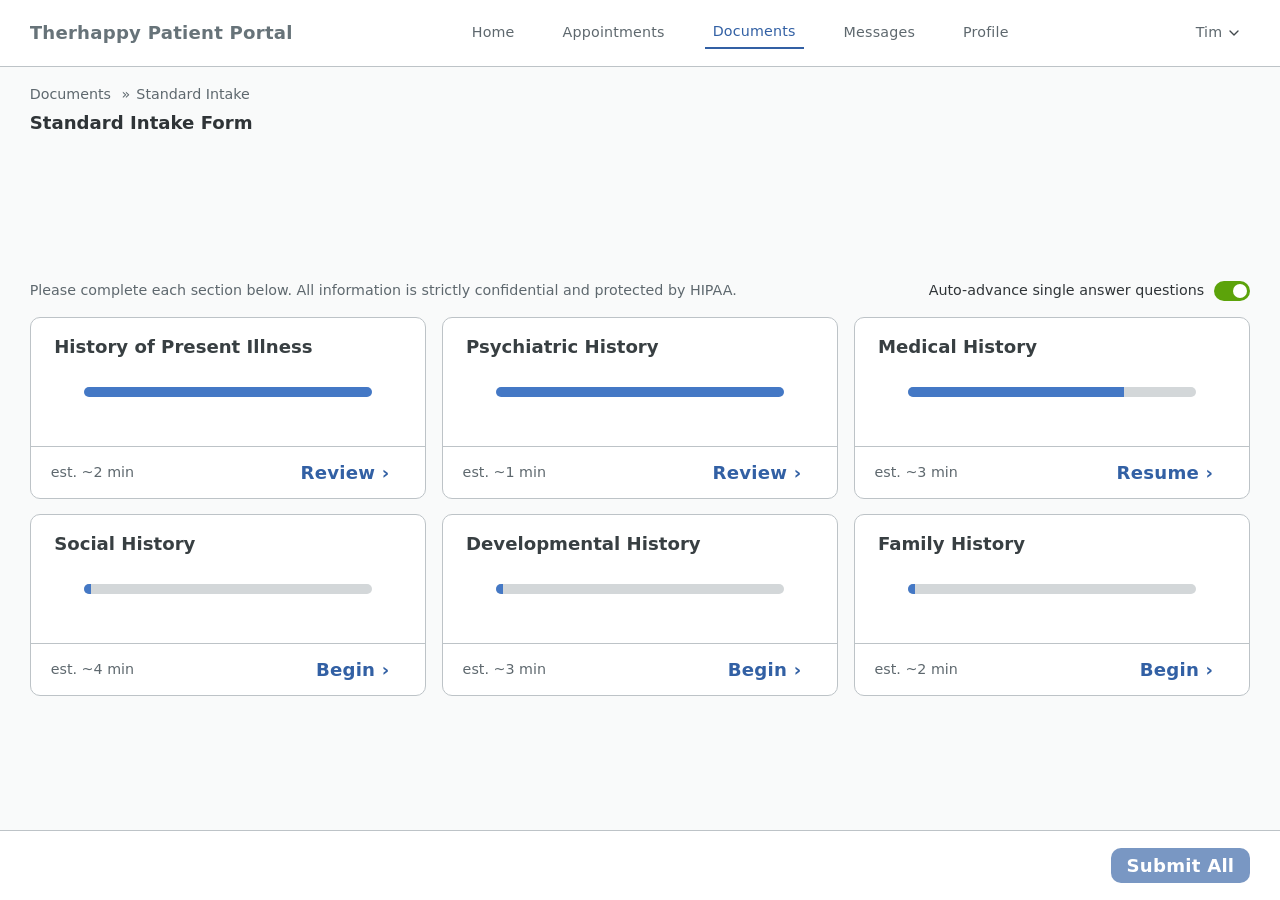
==== index.html @ 0adffb2b "Add files via upload" ====
<!DOCTYPE html>
<html lang="en">

<head>
    <meta charset="utf-8">
    <meta name="viewport" content="width=device-width, initial-scale=1.0">
    <title>Prototype: Mobile Forms [DO-#####]</title>
    <link rel="stylesheet" href="app.css">
    <script src="app.js" defer></script>
    <meta name="author" content="ICANotes, LLC">
    <meta name="description" content="mobile forms system">
</head>

<body class="cover">

    <header class="stack-x">
        <span class="logo">Therhappy Patient Portal</span>
        <nav class="header-nav" aria-label="Main">
            <a href="#">Home</a>
            <a href="#">Appointments</a>
            <a href="index.html" class="active">Documents</a>
            <a href="#">Messages</a>
            <a href="#">Profile</a>
        </nav>
        <button class="user-menu" aria-expanded="false">
            Tim
            <svg xmlns="http://www.w3.org/2000/svg" width="16" height="16" viewBox="0 0 24 24" fill="none" stroke="currentColor" stroke-width="2" stroke-linecap="round" stroke-linejoin="round" aria-hidden="true"><path d="m6 9 6 6 6-6"/></svg>
        </button>
        <button id="main-menu" class="with-icon" onclick="menu()" aria-expanded="false" aria-label="Open menu">
            <svg class="icon" viewBox="0 0 10 10" stroke="currentColor" stroke-width="1.3">
                <path class="menu" d="M0,1 10,1 M0,5 10,5 M0,9 10,9" />
                <path class="x" d="M1,1 9,9 M5,5 5,5 M1,9 9,1" />
            </svg>
        </button>
    </header>

    <div class="stack-y" style="--gap:var(--space-05-15)">
        <nav class="breadcrumbs"><a href="index.html">Documents</a> <span>Standard Intake</span></nav>
        <h1>Standard Intake Form</h1>
    </div>

    <main>
        <div class="stack-x u-mbs30">
            <p class="hint">Please complete each section below. All information is strictly confidential and protected by HIPAA.</p>
            <label class="switch">
                <span>Auto-advance single answer questions</span>
                <input type="checkbox" id="auto-advance" checked>
            </label>
        </div>

        <div class="form-card-grid u-mbs3040">

            <div class="form-card">
                <div class="form-card-body">
                    <h2>History of Present Illness</h2>
                    <progress-bar value="100" max=" 100"></progress-bar>
                </div>
                <div class="form-card-footer">
                    <span class="hint">est. ~2 min</span>
                    <a href="1-start.html" class="btn">Review ›</a>
                </div>
            </div>

            <div class="form-card">
                <div class="form-card-body">
                    <h2>Psychiatric History</h2>
                    <progress-bar value="100" max="100"></progress-bar>
                </div>
                <div class="form-card-footer">
                    <span class="hint">est. ~1 min</span>
                    <a href="1-start.html" class="btn">Review ›</a>
                </div>
            </div>

            <div class="form-card">
                <div class="form-card-body">
                    <h2>Medical History</h2>
                    <progress-bar value="75" max="100"></progress-bar>
                </div>
                <div class="form-card-footer">
                    <span class="hint">est. ~3 min</span>
                    <a href="1-start.html" class="btn">Resume ›</a>
                </div>
            </div>

            <div class="form-card">
                <div class="form-card-body">
                    <h2>Social History</h2>
                    <progress-bar value="2.5" max="100"></progress-bar>
                </div>
                <div class="form-card-footer">
                    <span class="hint">est. ~4 min</span>
                    <a href="1-start.html" class="btn">Begin ›</a>
                </div>
            </div>

            <div class="form-card">
                <div class="form-card-body">
                    <h2>Developmental History</h2>
                    <progress-bar value="2.5" max="100"></progress-bar>
                </div>
                <div class="form-card-footer">
                    <span class="hint">est. ~3 min</span>
                    <a href="1-start.html" class="btn">Begin ›</a>
                </div>
            </div>

            <div class="form-card">
                <div class="form-card-body">
                    <h2>Family History</h2>
                    <progress-bar value="2.5" max="100"></progress-bar>
                </div>
                <div class="form-card-footer">
                    <span class="hint">est. ~2 min</span>
                    <a href="1-start.html" class="btn">Begin ›</a>
                </div>
            </div>

        </div>
    </main>

    <footer>
        <nav class="stack-x">
            <button class="primary" disabled>Submit All</button>
        </nav>
    </footer>

</body>

</html>
---- app.css ----
@media (prefers-reduced-motion: no-preference) {
    @view-transition {
        navigation: auto;
    }
}

@layer config, native, layouts, components, keyframes, utils;

@layer config {
    @layer tokens-primitive, tokens-semantic, reset;

    @layer tokens-primitive {

        :where(:host, :root) {

            color-scheme: light dark;

            /* Color */
            --blue-1: #234271;
            --blue-1d: #2a5089;
            --blue-2: #2a5089;
            --blue-2d: #3260a4;
            --blue-3: #3260a4;
            --blue-3d: #4075c4;
            --blue-4: #4478c5;
            --blue-4d: #5b89cd;
            --green-1: #5ca30a;
            --green-1d: #438900;
            --red-1: #db243c;
            --red-1d: #eb3849;
            ---00: #000000;
            ---01: #020303;
            ---02: #050506;
            ---03: #070808;
            ---04: #090a0b;
            ---05: #0c0d0e;
            ---06: #0e1011;
            ---07: #101213;
            ---08: #131516;
            ---09: #151819;
            ---10: #171a1c;
            ---11: #1a1d1e;
            ---12: #1c1f21;
            ---13: #1e2224;
            ---14: #212527;
            ---15: #232729;
            ---16: #262a2c;
            ---17: #282c2f;
            ---18: #2a2f32;
            ---19: #2d3234;
            ---20: #2f3437;
            ---21: #31373a;
            ---22: #34393d;
            ---23: #363c3f;
            ---24: #383f42;
            ---25: #3b4145;
            ---26: #3d4448;
            ---27: #3f474a;
            ---28: #42494d;
            ---29: #444c50;
            ---30: #464e53;
            ---31: #495155;
            ---32: #4b5458;
            ---33: #4d565b;
            ---34: #50595e;
            ---35: #525b60;
            ---36: #545e63;
            ---37: #576166;
            ---38: #596369;
            ---39: #5b666b;
            ---40: #5e686e;
            ---41: #606b71;
            ---42: #636e74;
            ---43: #657076;
            ---44: #677379;
            ---45: #6a767c;
            ---46: #6c787f;
            ---47: #6e7b81;
            ---48: #717d84;
            ---49: #738087;
            ---50: #75838a;
            ---51: #78858c;
            ---52: #7b888e;
            ---53: #7e8a91;
            ---54: #808d93;
            ---55: #838f95;
            ---56: #869198;
            ---57: #89949a;
            ---58: #8b969c;
            ---59: #8e999f;
            ---60: #919ba1;
            ---61: #949ea4;
            ---62: #96a0a6;
            ---63: #99a3a8;
            ---64: #9ca5ab;
            ---65: #9fa8ad;
            ---66: #a1aaaf;
            ---67: #a4adb2;
            ---68: #a7afb4;
            ---69: #aab2b6;
            ---70: #acb4b9;
            ---71: #afb7bb;
            ---72: #b2b9bd;
            ---73: #b5bcc0;
            ---74: #b7bec2;
            ---75: #bac1c4;
            ---76: #bdc3c7;
            ---77: #c0c6c9;
            ---78: #c2c8cb;
            ---79: #c5cbce;
            ---80: #c8cdd0;
            ---81: #cbd0d2;
            ---82: #cdd2d5;
            ---83: #d0d5d7;
            ---84: #d3d7d9;
            ---85: #d6dadc;
            ---86: #d8dcde;
            ---87: #dbdfe1;
            ---88: #dee1e3;
            ---89: #e1e4e5;
            ---90: #e3e6e8;
            ---91: #e6e9ea;
            ---92: #e9ebec;
            ---93: #eceeef;
            ---94: #eef0f1;
            ---95: #f1f3f3;
            ---96: #f4f5f6;
            ---97: #f7f8f8;
            ---98: #f9fafa;
            ---99: #fcfdfd;
            ---100: #ffffff;

            /* Typography */
            --font-system-ui: system-ui, sans-serif;
            --font-size-00: 0.75rem;
            --font-size-05: 0.916rem;
            --font-size-10: 0.9375rem;
            --font-size-15: 1.166rem;
            --font-size-20: 1.666rem;
            --thin: 100;
            --extra-light: 200;
            --light: 300;
            --regular: 400;
            --medium: 500;
            --semibold: 600;
            --bold: 700;
            --extra-bold: 800;
            --black: 900;
            --leading-00: 1.125;
            --leading-05: 1.25;
            --leading-10: 1.5;
            --leading-15: 1.75;
            --tracking-00: 0.0125em;
            --tracking-05: 0.07125em;
            --tracking-10: 0.130em;

            /* Space */
            --space-00: 0.0625rem;
            --space-05: 0.09375rem;
            --space-10: 0.125rem;
            --space-15: 0.25rem;
            --space-20: 0.375rem;
            --space-25: 0.5rem;
            --space-30: 0.625rem;
            --space-35: 0.75rem;
            --space-40: 1rem;
            --space-45: 1.125rem;
            --space-50: 1.25rem;
            --space-55: 1.5rem;
            --space-60: 2rem;
            --space-65: 2.5rem;
            --space-70: 3rem;
            --space-75: 4rem;
            --space-80: 5rem;
            --space-85: 6rem;
            --space-90: 8rem;
            --space-95: 10rem;

            /* Shape */
            --circle: 50%;
            --stroke-style: solid;

            /* Motion */
            --ease-in-out-quad: cubic-bezier(.455, .03, .515, .955);
            --ease-out-quad: cubic-bezier(.25, .46, .45, .94);
            --motion-unit: 60ms;
        }
    }

    @layer tokens-semantic {

        :where(:host, :root) {

            /* Color: Surfaces */
            --canvas: light-dark(var(---98), var(---05));
            --surface: light-dark(var(---100), var(---06));
            --surface-hover: light-dark(var(---92), var(---12));
            --surface-hover-subtle: light-dark(var(---97), var(---08));
            --surface-active: light-dark(var(---88), var(---14));

            /* Color: Text */
            --text-body: light-dark(var(---20), var(---88));
            --text-heading: light-dark(var(---24), var(---92));
            --text-logo: light-dark(var(---44), var(---70));
            --text-muted: light-dark(var(---40), var(---58));
            --text-ghost: light-dark(var(---51), var(---44));
            --text-on-brand: var(---100);

            /* Color: Functional */
            --accent: light-dark(var(--green-1), var(--green-1d));
            --brand-text: light-dark(var(--blue-3), var(--blue-4d));
            --brand-surface: light-dark(var(--blue-3), var(--blue-3d));
            --brand-hover: light-dark(var(--blue-2), var(--blue-2d));
            --brand-active: light-dark(var(--blue-1), var(--blue-1d));
            --error: light-dark(var(--red-1), var(--red-1d));
            --progress-fill: light-dark(var(--blue-4), var(--blue-4d));

            /* Color: Borders */
            --border-color: light-dark(var(---76), var(---20));
            --border-input-color: light-dark(var(---55), var(---40));
            --border-control-color: light-dark(var(---56), var(---44));

            /* Color: Controls */
            --form-control-accent: var(--brand-surface);
            --form-control-disabled: light-dark(var(---58), var(---40));
            --progress-track: light-dark(var(---84), var(---23));
            --switch-track: light-dark(var(---56), var(---44));

            /* Typography */
            --font-size-small: clamp(var(--font-size-00), 0.7026rem + 0.2371vw, var(--font-size-05));
            --font-size-body: clamp(var(--font-size-10), 0.8722rem + 0.3264vw, var(--font-size-15));
            --font-size-large: clamp(var(--font-size-15), 1.0231rem + 0.7143vw, var(--font-size-20));

            /* Fluid Spacing */
            --space-05-15: clamp(var(--space-05), 0.0491rem + 0.2232vw, var(--space-15));
            --space-15-25: clamp(var(--space-15), 0.1786rem + 0.3571vw, var(--space-25));
            --space-30-40: clamp(var(--space-30), 0.5179rem + 0.5357vw, var(--space-40));
            --space-30-60: clamp(var(--space-30), 0.2321rem + 1.9643vw, var(--space-60));
            --space-35-40: clamp(var(--space-35), 0.6786rem + 0.3571vw, var(--space-40));
            --space-35-45: clamp(var(--space-35), 0.6429rem + 0.5357vw, var(--space-45));
            --space-40-45: clamp(var(--space-40), 0.9643rem + 0.1786vw, var(--space-45));
            --space-40-60: clamp(var(--space-40), 0.7143rem + 1.4286vw, var(--space-60));
            --space-50-55: clamp(var(--space-50), 1.1786rem + 0.3571vw, var(--space-55));
            --space-55-65: clamp(var(--space-55), 1.2143rem + 1.4286vw, var(--space-65));
            --space-60-65: clamp(var(--space-60), 1.8571rem + 0.7143vw, var(--space-65));

            /* Shapes */
            --radius-sm: var(--space-10);
            --radius: var(--space-30);

            /* Borders */
            --border-width: calc(var(--space-10) / 2);
            --border: var(--border-width) var(--stroke-style) var(--border-color);
            --border-control: var(--space-10) var(--stroke-style) var(--border-control-color);
            --border-input: var(--border-width) var(--stroke-style) var(--border-input-color);

            /* Focus */
            --focus-ring-size: max(var(--space-10), 0.08em);
            --focus-ring-color: var(--brand-text);

            /* Motion */
            --duration-fast: calc(var(--motion-unit)*2);
            --duration-normal: calc(var(--motion-unit)*4);
            --duration-slow: calc(var(--motion-unit)*7);
            --voila: fade-in var(--duration-slow) ease var(--duration-normal) backwards;
        }
    }

    @layer reset {

        :where(*, *::after, *::before) {
            margin: 0;
            padding: 0;
            box-sizing: border-box;
        }

        html {
            font-size: 100%;
            -webkit-text-size-adjust: none;
            text-size-adjust: none;
            line-height: var(--leading-10);
        }

        @media (prefers-reduced-motion: no-preference) {
            html {
                scroll-behavior: smooth;
            }
        }

        body {
            min-height: 100dvh;
        }

        :where(h1, h2, h3, h4, h5, h6, p) {
            overflow-wrap: break-word;
        }

        :where(h1, h2, h3, h4, h5, h6) {
            text-wrap: balance;
        }

        :where(ol, ul) {
            list-style: none;
        }

        :where(button, input, select, textarea) {
            font: inherit;
        }

        fieldset {
            border: none;
        }

        :where(button, label[for], select, summary, [role="button"]) {
            cursor: pointer;
        }

        :where(canvas, img, svg, video) {
            display: block;
            max-width: 100%;
            height: auto;
        }

        svg {
            fill: currentColor;
        }

        table {
            border-collapse: collapse;
        }

        :focus-visible {
            outline-offset: max(var(--space-10), 0.09375em);
        }

        [hidden] {
            display: none !important;
        }
    }
}

@layer native {

    body {
        color: var(--text-body);
        background-color: var(--canvas);
        font-family: var(--font-system-ui);
        font-size: var(--font-size-body);
        font-kerning: normal;
        font-optical-sizing: auto;
        font-variant-ligatures: common-ligatures no-discretionary-ligatures no-historical-ligatures contextual;
        text-decoration-skip-ink: auto;
    }

    :where(footer, header, h1, main, nav, progress-bar) {
        padding-inline: var(--space-40-60);
    }

    .cover>progress-bar {
        margin-block-start: var(--space-30-40);
    }

    :where(footer, header) {
        position: sticky;
        background-color: var(--surface);
        padding-block: var(--space-35-45);
        z-index: 1;
    }

    footer {
        inset-block-end: 0;
        border-top: var(--border);
        margin-block-start: var(--space-55-65);
    }

    footer nav {
        padding-inline: 0;
    }

    header {
        inset-block-start: 0;
        border-bottom: var(--border);
        container-type: inline-size;
    }

    main {
        padding-block-start: var(--space-55);
        padding-block-start: var(--space-60-65);
    }

    :where(h1, h2, label) {
        font-size: var(--font-size-body);
    }

    h2 {
        color: var(--text-heading);
        line-height: var(--leading-05);
    }

    p {
        -webkit-hyphens: auto;
        -webkit-hyphenate-limit-before: 4;
        -webkit-hyphenate-limit-after: 3;
        -webkit-hyphenate-limit-lines: 2;
        hyphens: auto;
        hyphenate-limit-chars: 7 4 3;
        hyphenate-limit-lines: 2;
        hyphenate-limit-zone: 8%;
        hyphenate-limit-last: always;
    }

    :is(a, button, input):focus-visible {
        outline: var(--focus-ring-size) var(--stroke-style) var(--focus-ring-color);
        outline-offset: var(--focus-ring-size);
    }

    :is(a, button, input):focus:not(:focus-visible) {
        outline: none;
    }
}

@layer layouts {

    /* -- cover --------------------------- */
    .cover {
        display: flex;
        flex-direction: column;
        min-block-size: 100dvh;
        padding: 0;
    }

    .cover> :first-child:not(main) {
        margin-block-start: 0;
    }

    .cover> :last-child:not(main) {
        margin-block-end: 0;
    }

    .cover>main {
        margin-block: auto;
    }

    /* -- icon ---------------------------- */
    .icon {
        inline-size: 1.4cap;
        block-size: 1.4cap;
    }

    .with-icon {
        display: inline-flex;
        align-items: baseline;
    }

    .with-icon .icon:not(:last-child) {
        margin-inline-end: var(--space-25);
    }

    /* -- stack-x ------------------------- */
    .stack-x {
        --gap: var(--space-25);
        display: flex;
        flex-wrap: wrap;
        gap: var(--gap);
        align-items: center;
        justify-content: space-between;
    }

    /* -- split-x ------------------------- */
    .split-x {
        --gap: var(--space-25);
        display: flex;
        gap: var(--gap);
        align-items: center;
        justify-content: space-between;
    }

    .split-x> :last-child {
        flex-shrink: 0;
    }

    /* -- stack-y ------------------------- */
    .stack-y {
        --gap: var(--space-30);
        display: flex;
        flex-direction: column;
        gap: var(--gap);
    }

    .stack-y>* {
        margin-block: 0;
    }
}

@layer components {


    /* -- box ----------------------------- */
    .box {
        position: relative;
        background-color: var(--surface);
        color: inherit;
        border: var(--border);
        border-radius: var(--radius);
        padding-block: var(--space-35);
        padding-inline-start: var(--space-45);
        padding-inline-end: var(--space-50);
    }

    .box * {
        color: inherit;
    }

    .box label::after {
        content: "";
        position: absolute;
        inset: 0;
        cursor: pointer;
    }

    .box label {
        text-wrap: pretty;
    }

    .box:hover {
        background-color: var(--surface-hover);
    }

    /* -- logo ---------------------------- */
    .logo {
        color: var(--text-logo);
        font-weight: var(--semibold);
        letter-spacing: var(--tracking-00);
        max-inline-size: 18rem;
        overflow: hidden;
        text-overflow: ellipsis;
        text-wrap: nowrap;
        white-space: nowrap;
    }

    @container (min-inline-size: 480px) {
        .logo {
            max-inline-size: none;
        }
    }

    /* -- breadcrumbs --------------------- */
    .breadcrumbs {
        color: var(--text-muted);
        font-size: var(--font-size-small);
        padding-block-start: var(--space-35-45);
    }

    .breadcrumbs a {
        color: var(--text-muted);
        text-decoration: none;
    }

    .breadcrumbs a+a::before,
    .breadcrumbs a+span::before {
        /* content: "»"; */
        content: "\00BB";
        margin-inline: var(--space-20);
        color: var(--text-muted);
        text-decoration: none;
        pointer-events: none;
    }

    .breadcrumbs a:hover {
        color: var(--text-body);
        text-decoration: underline;
    }

    .breadcrumbs a:hover::before {
        color: var(--text-muted);
        text-decoration: none;
        display: inline-block;
    }

    /* -- button -------------------------- */
    :where(button, .btn) {
        background-color: unset;
        color: var(--brand-text);
        display: inline-flex;
        align-items: center;
        justify-content: center;
        padding-block: var(--space-15);
        padding-inline: var(--space-40);
        border: none;
        border-radius: var(--radius);
        cursor: pointer;
        font-weight: var(--semibold);
        letter-spacing: var(--tracking-00);
        text-decoration: none;
        white-space: nowrap;
    }

    :where(button, .btn).with-icon {
        color: inherit;
        padding-block: var(--space-25);
        padding-inline-end: var(--space-15);
        padding-inline-start: var(--space-25);
    }

    :where(button, .btn):not(.with-icon):not(.primary):not(:disabled):not(.chip-remove):hover {
        background-color: var(--surface-hover);
    }

    :where(button, .btn):not(.with-icon):not(.primary):not(:disabled):not(.chip-remove):active {
        background-color: var(--surface-active);
    }

    /* -- primary button ------------------ */
    :where(button, .btn).primary {
        background-color: var(--brand-surface);
        color: var(--text-on-brand);
    }

    :where(button, .btn).primary:not(:disabled):hover {
        background-color: var(--brand-hover);
    }

    :where(button, .btn).primary:not(:disabled):active {
        background-color: var(--brand-active);
    }

    :where(button, .btn):disabled {
        opacity: .65;
        cursor: not-allowed;
    }

    @media (prefers-reduced-motion: no-preference) {
        :where(button, .btn):not(.with-icon) {
            transition: background-color var(--duration-normal) ease,
                color var(--duration-normal) ease;
        }
    }

    footer nav:has(> :only-child) {
        justify-content: flex-end;
    }

    /* -- checkbox ------------------------ */
    input[type=checkbox]:not(.switch input) {
        -webkit-appearance: none;
        -moz-appearance: none;
        appearance: none;
        background-color: var(--surface);
        font: inherit;
        color: currentColor;
        inline-size: 1.15em;
        block-size: 1.15em;
        border: var(--border-control);
        border-radius: var(--radius-sm);
        display: grid;
        place-content: center;
    }

    input[type=checkbox]:not(.switch input)::before {
        content: "";
        inline-size: 0.65em;
        block-size: 0.65em;
        clip-path: polygon(14% 44%, 0 65%, 50% 100%, 100% 16%, 80% 0%, 43% 62%);
        transform: scale(0);
        transform-origin: center center;
        box-shadow: inset 1em 1em var(--form-control-accent);
        background-color: CanvasText;
    }

    input[type=checkbox]:not(.switch input):checked::before {
        transform: scale(1);
    }

    /* -- radio --------------------------- */
    input[type=radio] {
        -webkit-appearance: none;
        -moz-appearance: none;
        appearance: none;
        background-color: var(--surface);
        font: inherit;
        color: currentColor;
        inline-size: 1.15em;
        block-size: 1.15em;
        border: var(--border-control);
        border-radius: var(--circle);
        display: grid;
        place-content: center;
    }

    input[type=radio]::before {
        content: "";
        inline-size: 0.65em;
        block-size: 0.65em;
        border-radius: var(--circle);
        transform: scale(0);
        box-shadow: inset 1em 1em var(--form-control-accent);
        background-color: CanvasText;
    }

    input[type=radio]:checked::before {
        transform: scale(1);
    }

    @media (prefers-reduced-motion: no-preference) {
        input:is([type=radio], [type=checkbox])::before {
            transition: var(--duration-fast) transform var(--ease-in-out-quad);
        }
    }

    input:is([type=radio], [type=checkbox]):disabled {
        --form-control-accent: var(--form-control-disabled);
        color: var(--form-control-disabled);
        cursor: not-allowed;
    }

    /* -- form grid ---------------------- */
    .form-grid-2,
    .form-grid-3,
    .form-grid-4 {
        display: grid;
        gap: var(--space-30-40);
        grid-template-columns: 1fr;
    }

    @media (min-width: 40rem) {
        .form-grid-2 {
            grid-template-columns: 1fr 1fr;
        }

        .form-grid-3 {
            grid-template-columns: 1fr 1fr 1fr;
        }

        .form-grid-4 {
            grid-template-columns: 1fr 1fr 1fr 1fr;
        }
    }

    /* -- text input ---------------------- */
    .field {
        display: flex;
        flex-direction: column;
    }

    .field:not(:has(.hint)):not(:has(.error-message:not([hidden]))) {
        padding-block-end: var(--space-15);
    }

    .field label {
        font-weight: var(--semibold);
        color: var(--text-heading);
        line-height: var(--leading-05);
        margin-block-end: var(--space-20);
    }

    .field .error-message {
        margin-block-start: var(--space-15);
    }

    .field .hint {
        margin-block-start: var(--space-15);
    }

    input:is([type=text], [type=email], [type=tel], [type=date], [type=number]),
    select,
    textarea {
        inline-size: 100%;
        padding-block: var(--space-35);
        padding-inline: var(--space-45);
        border: var(--border-input);
        border-radius: var(--radius);
        background-color: var(--surface);
        color: var(--text-body);
        font: inherit;
    }

    ::placeholder {
        color: var(--text-ghost);
    }

    select {
        appearance: none;
        padding-inline-end: var(--space-60);
        background-image: url("data:image/svg+xml,%3Csvg width='12' height='8' viewBox='0 0 12 8' fill='none' xmlns='http://www.w3.org/2000/svg'%3E%3Cpath d='M1 1.5L6 6.5L11 1.5' stroke='%23677379' stroke-width='1.5' stroke-linecap='round' stroke-linejoin='round'/%3E%3C/svg%3E");
        background-repeat: no-repeat;
        background-position: right var(--space-50) center;
        cursor: pointer;
    }

    @media (prefers-color-scheme: dark) {
        select {
            background-image: url("data:image/svg+xml,%3Csvg width='12' height='8' viewBox='0 0 12 8' fill='none' xmlns='http://www.w3.org/2000/svg'%3E%3Cpath d='M1 1.5L6 6.5L11 1.5' stroke='%238b969c' stroke-width='1.5' stroke-linecap='round' stroke-linejoin='round'/%3E%3C/svg%3E");
        }
    }

    select:has(option[value=""]:checked) {
        color: var(--text-ghost);
    }

    input:is([type=text], [type=email], [type=tel], [type=date], [type=number]):focus-visible,
    select:focus-visible,
    textarea:focus-visible {
        outline: none;
        box-shadow: 0 0 0 var(--focus-ring-size) var(--focus-ring-color);
    }

    @media (prefers-reduced-motion: no-preference) {

        input:is([type=text], [type=email], [type=tel], [type=date], [type=number]),
        select,
        textarea {
            transition: box-shadow var(--duration-fast) var(--ease-out-quad);
        }
    }

    input:is([type=text], [type=email], [type=tel], [type=date], [type=number]).error,
    select.error,
    textarea.error {
        border-color: var(--error);
    }

    input:is([type=text], [type=email], [type=tel], [type=date], [type=number]).error:focus-visible,
    select.error:focus-visible,
    textarea.error:focus-visible {
        box-shadow: 0 0 0 var(--focus-ring-size) var(--error);
    }

    .error-message {
        color: var(--error);
        font-size: var(--font-size-small);
    }

    .hint {
        color: var(--text-muted);
        font-size: var(--font-size-small);
    }

    .required label::after,
    h2.required::after,
    .consent-label span::after {
        color: var(--error);
        content: "\00a0*";
        font-weight: var(--regular);
    }


    .intro {
        font-size: var(--font-size-large);
        line-height: var(--leading-15);
        font-weight: var(--light);
        text-wrap: balance;
    }

    @media (min-width: 48rem) {
        .intro {
            font-weight: var(--extra-light);
        }
    }

    [role="radiogroup"]>h2,
    [role="group"]>h2 {
        margin-block-end: var(--space-30);
    }

    textarea {
        resize: vertical;
        min-block-size: 6rem;
    }

    /* -- form card ----------------------- */
    .form-card {
        position: relative;
        display: block;
        background-color: var(--surface);
        border: var(--border);
        border-radius: var(--radius);
        text-decoration: none;
        color: inherit;
    }

    .form-card:has(a):hover {
        background-color: var(--surface-hover-subtle);
    }

    .form-card:has(a):hover .btn {
        background-color: transparent !important;
    }

    .form-card .btn {
        position: static;
    }

    .form-card a.btn::after {
        content: "";
        position: absolute;
        inset: 0;
    }

    .form-card-body {
        padding: var(--space-40-45) var(--space-50-55) var(--space-35-40);
    }

    .form-card-body h2 {
        margin-block-end: var(--space-30-60);
    }

    .form-card-footer {
        display: flex;
        justify-content: space-between;
        align-items: center;
        padding: var(--space-25) var(--space-50);
        border-top: var(--border);
    }

    .form-card-grid {
        display: grid;
        gap: var(--space-30-40);
        grid-template-columns: 1fr;
    }

    @media (min-width: 48rem) {
        .form-card-grid {
            grid-template-columns: repeat(3, 1fr);
        }

        .form-card-body {
            min-block-size: 8rem;
        }
    }

    /* -- radio table --------------------- */
    .radio-table h2 {
        margin-block-end: var(--space-15);
    }

    .radio-table .hint {
        margin-block-end: var(--space-40);
    }

    .radio-table-header {
        display: none;
    }

    .radio-table-row {
        display: grid;
        grid-template-columns: 1fr 1fr;
        grid-template-rows: auto auto auto;
        grid-auto-flow: column;
        gap: var(--space-20);
        padding-block: var(--space-35);
        border-block-end: var(--border);
    }

    .radio-table-label {
        grid-column: 1 / -1;
    }

    .radio-table-row:first-of-type {
        border-block-start: var(--border);
    }

    .radio-table-row:last-of-type {
        border-block-end: none;
    }

    .radio-table-label {
        font-weight: var(--semibold);
        margin-block-end: var(--space-10);
    }

    .radio-table-row label {
        display: flex;
        align-items: center;
        gap: var(--space-25);
        cursor: pointer;
        padding-block: var(--space-10);
    }

    .radio-table-row label:nth-child(2),
    .radio-table-row label:nth-child(3) {
        padding-inline-start: var(--space-20);
    }

    .radio-table-option {
        color: var(--text-body);
    }

    @media (min-width: 48rem) {
        .radio-table-header {
            display: grid;
            gap: var(--space-25);
            grid-template-columns: 10rem repeat(4, 1fr);
            color: var(--text-muted);
            font-size: var(--font-size-small);
            font-weight: var(--medium);
            border-block-end: var(--border);
            padding-block: var(--space-25);
        }

        .radio-table-header span:not(:first-child) {
            text-align: center;
        }

        .radio-table-row {
            display: grid;
            grid-template-columns: var(--space-95) repeat(4, 1fr);
            grid-template-rows: auto;
            grid-auto-flow: row;
            gap: var(--space-25);
            align-items: center;
            padding-block: var(--space-40);
        }

        .radio-table-row:first-of-type {
            border-block-start: none;
        }

        .radio-table-label {
            grid-column: auto;
            margin-block-end: 0;
        }

        .radio-table-row label {
            justify-content: center;
            padding-block: 0;
        }

        .radio-table-option {
            display: none;
        }
    }

    /* -- switch -------------------------- */
    .switch {
        display: flex;
        align-items: center;
        justify-content: space-between;
        gap: var(--space-30);
        cursor: pointer;
        color: var(--text-body);
        font-size: var(--font-size-small);
        font-weight: var(--medium);
        text-align: end;
        margin-inline-start: auto;
    }

    .switch input[type="checkbox"] {
        inline-size: 2.25rem;
        block-size: 1.25rem;
        -webkit-appearance: none;
        appearance: none;
        background: var(--switch-track);
        border-radius: var(--space-40);
        position: relative;
        cursor: pointer;
        flex-shrink: 0;
        transition: background var(--duration-normal) ease;
    }

    .switch input[type="checkbox"]:checked {
        background: var(--accent);
    }

    .switch input[type="checkbox"]::before {
        content: '';
        position: absolute;
        inline-size: 0.875rem;
        block-size: 0.875rem;
        background: var(--surface);
        border-radius: 50%;
        inset-block-start: 0.1875rem;
        inset-inline-start: 0.1875rem;
        transition: transform var(--duration-normal) ease;
    }

    .switch input[type="checkbox"]:checked::before {
        transform: translateX(var(--space-40));
    }

    .switch input[type="checkbox"]:focus-visible {
        outline: var(--focus-ring-size) solid var(--focus-ring-color);
        outline-offset: var(--focus-ring-size);
    }


    /* -- range slider ----------------------------- */
    .slider-header {
        align-items: baseline;
    }

    .slider-wrap {
        display: flex;
        flex-direction: column;
        gap: var(--space-20);
        margin-block-start: var(--space-30);
    }

    .slider-value {
        font-weight: var(--semibold);
        color: var(--text-heading);
        font-size: var(--font-size-body);
        font-variant-numeric: tabular-nums;
        background-color: var(--surface);
        border: var(--space-05) solid var(--brand-text);
        border-radius: var(--space-20);
        padding-inline: var(--space-25);
    }

    .slider-labels {
        align-items: center;
        color: var(--text-muted);
        display: flex;
        font-size: var(--font-size-body);
        justify-content: space-between;
        letter-spacing: var(--tracking-05);
        text-transform: uppercase;
    }

    .slider-label {
        display: flex;
        align-items: center;
        gap: var(--space-15);
    }

    .slider-emoji {
        font-size: var(--font-size-20);
        line-height: 1;
    }

    input[type=range] {
        -webkit-appearance: none;
        appearance: none;
        background: transparent;
        inline-size: 100%;
        cursor: grab;
        margin-block-end: var(--space-15);
    }

    input[type=range]:active {
        cursor: grabbing;
    }

    input[type=range]::-webkit-slider-runnable-track {
        background-color: var(--border-input-color);
        border: var(--border-input);
        border-radius: var(--radius);
        block-size: var(--space-20);
    }

    input[type=range]::-webkit-slider-thumb {
        -webkit-appearance: none;
        background-color: var(--surface);
        border: var(--space-15) solid var(--brand-text);
        border-radius: var(--circle);
        block-size: var(--space-55);
        inline-size: var(--space-55);
        margin-block-start: calc(-1 * var(--space-30));
        cursor: grab;
        box-shadow: 0 1px 3px light-dark(rgba(0, 0, 0, 0.15), rgba(0, 0, 0, 0.4));
    }

    input[type=range]::-webkit-slider-thumb:active {
        cursor: grabbing;
    }

    input[type=range]:hover::-webkit-slider-thumb {
        border-color: var(--brand-text);
        background-color: var(--canvas);
    }

    input[type=range]:focus-visible::-webkit-slider-thumb {
        outline: var(--focus-ring-size) solid var(--focus-ring-color);
        outline-offset: var(--focus-ring-size);
    }

    input[type=range]::-moz-range-track {
        background-color: var(--border-input-color);
        border: var(--border-input);
        border-radius: var(--radius);
        block-size: var(--space-20);
    }

    input[type=range]::-moz-range-thumb {
        background-color: var(--surface);
        border: var(--space-15) solid var(--brand-text);
        border-radius: var(--circle);
        block-size: var(--space-55);
        inline-size: var(--space-55);
        cursor: grab;
        box-shadow: 0 1px 3px light-dark(rgba(0, 0, 0, 0.15), rgba(0, 0, 0, 0.4));
    }

    input[type=range]:hover::-moz-range-thumb {
        border-color: var(--brand-text);
        background-color: var(--canvas);
    }

    /* -- combobox ----------------------- */
    .combobox-wrap {
        position: relative;
    }

    [role="listbox"] {
        position: absolute;
        inset-inline: 0;
        inset-block-start: 100%;
        margin-block-start: var(--space-15);
        background-color: var(--surface);
        border: var(--border);
        border-radius: var(--radius);
        max-block-size: 15rem;
        overflow-y: auto;
        scrollbar-width: none;
        z-index: 2;
    }

    [role="option"] {
        padding: var(--space-30) var(--space-45);
        cursor: pointer;
    }

    [role="option"].active {
        background-color: var(--surface-hover);
    }

    [role="option"]:hover {
        background-color: var(--surface-hover);
    }

    [role="option"][aria-selected="true"] {
        opacity: 0.5;
    }

    [role="option"][aria-selected="true"]::before {
        content: "\2713\00a0";
    }

    .chip-container {
        display: flex;
        flex-wrap: wrap;
        gap: var(--space-15);
        margin-block-end: var(--space-15);
    }

    .chip-container:empty {
        display: none;
    }

    .chip {
        display: inline-flex;
        align-items: center;
        gap: var(--space-10);
        padding: var(--space-10) var(--space-20);
        background: var(--surface);
        border: var(--border-input);
        border-radius: var(--radius);
        font-size: var(--font-size-small);
    }

    .chip:hover {
        background: var(--surface-hover);
        border-color: var(--border-input-color);
    }

    .chip:has(.chip-remove:hover) {
        background: var(--surface-hover-subtle);
        border-color: var(--border-color);
        border-color: var(--error);
    }

    .chip:has(.chip-remove:active) {
        background: var(--error);
        color: var(---100);
    }

    .chip-remove {
        all: unset;
        cursor: pointer;
        display: inline-flex;
        align-items: center;
        justify-content: center;
        inline-size: var(--space-40);
        block-size: var(--space-40);
        flex-shrink: 0;
        color: var(--text-muted);
        border-radius: var(--radius-sm);
    }

    .chip-remove:focus-visible {
        outline: var(--focus-ring-size) solid var(--focus-ring-color);
        outline-offset: var(--focus-ring-size);
        border-radius: var(--radius-sm);
    }

    .chip-remove svg {
        width: var(--space-35);
        height: var(--space-35);
        display: block;
        fill: none;
    }

    .chip-remove:hover {
        color: var(--error);
    }

    .chip-remove:active {
        transform: scale(0.97);
        color: var(---100);
    }

    /* -- file upload -------------------- */
    .file-upload {
        display: flex;
        flex-direction: column;
        align-items: center;
        gap: var(--space-25);
        padding: var(--space-55) var(--space-45);
        border: var(--border-width) dashed var(--border-input-color);
        border-radius: var(--radius);
        background-color: var(--surface);
        cursor: pointer;
        text-align: center;
        transition: background-color var(--duration-normal) ease,
            border-color var(--duration-normal) ease;
    }

    .file-upload:hover,
    .file-upload.drag-over {
        background-color: var(--surface-hover-subtle);
        border-color: var(--brand-text);
    }

    .file-upload input[type=file] {
        display: none;
    }

    .file-upload-icon {
        inline-size: var(--space-60);
        block-size: var(--space-60);
        color: var(--text-muted);
        fill: none;
    }

    .file-upload-label {
        font-size: var(--font-size-small);
        color: var(--text-muted);
    }

    .chip-filename {
        min-inline-size: 0;
        max-inline-size: 12rem;
        overflow: hidden;
        text-overflow: ellipsis;
        white-space: nowrap;
    }

    /* -- signature ----------------------- */
    .signature-wrap {
        position: relative;
        border: var(--border-input);
        border-radius: var(--radius);
        background-color: var(--surface);
        overflow: hidden;
        margin-block-start: var(--space-20);
    }

    .signature-wrap canvas {
        display: block;
        inline-size: 100%;
        block-size: 12rem;
        touch-action: none;
        cursor: crosshair;
    }

    .signature-clear {
        position: absolute;
        inset-block-end: var(--space-25);
        inset-inline-end: var(--space-25);
        font-size: var(--font-size-small);
        color: var(--brand-text);
        background: none;
        border: none;
        cursor: pointer;
        padding: var(--space-15) var(--space-40);
        border-radius: var(--radius);
        font-weight: var(--semibold);
    }

    .signature-clear:hover {
        background-color: var(--surface-hover);
    }

    .signature-clear:active {
        background-color: var(--surface-active);
    }

    .consent-label {
        display: flex;
        gap: var(--space-25);
        align-items: flex-start;
        cursor: pointer;
        line-height: var(--leading-10);
    }

    .consent-label input[type=checkbox] {
        margin-block-start: 0.15em;
        flex-shrink: 0;
    }

    /* -- header nav -------------------- */
    .header-nav {
        display: none;
        gap: var(--space-60);
        align-items: center;
        flex: 1;
        justify-content: center;
    }

    .header-nav a {
        color: var(--text-muted);
        text-decoration: none;
        font-weight: var(--medium);
        font-size: var(--font-size-small);
        letter-spacing: var(--tracking-00);
        padding: var(--space-15) var(--space-25);
        border-radius: var(--radius);
    }

    .header-nav a:hover {
        color: var(--text-body);
        background-color: var(--surface-hover);
    }

    .header-nav a.active {
        color: var(--brand-text);
        border-bottom: var(--space-10) solid var(--brand-text);
        border-radius: 0;
        background-color: transparent;
    }

    .header-nav a.active:hover {
        background-color: transparent;
    }

    .user-menu {
        display: none;
        align-items: center;
        gap: var(--space-15);
        color: var(--text-muted);
        font-weight: var(--medium);
        font-size: var(--font-size-small);
        padding: var(--space-15) var(--space-25);
        border-radius: var(--radius);
        background: none;
        border: none;
        cursor: pointer;
        white-space: nowrap;
    }

    .user-menu svg {
        fill: none;
        color: light-dark(var(---28), var(---70));
    }

    .user-menu:hover {
        color: var(--text-body);
        background-color: var(--surface-hover);
    }

    @container (min-inline-size: 640px) {
        .header-nav {
            display: flex;
        }

        .user-menu {
            display: flex;
        }

        #main-menu {
            display: none;
        }
    }

    /* -- menu icon ----------------------- */
    .x {
        display: none;
    }

    [aria-expanded="true"] .x {
        display: block;
    }

    [aria-expanded="true"] .menu {
        display: none;
    }

    @supports (d: path("")) {
        [aria-expanded="true"] .x {
            display: none;
        }

        [aria-expanded="true"] .menu {
            display: block;
        }

        [aria-expanded="true"] path {
            d: path("M1,1 9,9 M5,5 5,5 M1,9 9,1");
        }
    }

    @media (prefers-reduced-motion: no-preference) {
        [aria-expanded] path {
            transition-property: d;
            transition-duration: var(--duration-fast);
            transition-timing-function: var(--ease-out-quad);
        }
    }
}

@layer keyframes {

    @media (prefers-reduced-motion: no-preference) {

        @keyframes fade-in {
            from {
                opacity: 0;
            }

            to {
                opacity: 1;
            }
        }
    }
}

@layer utils {

    .u-mbs30 {
        margin-block-start: var(--space-30) !important;
    }

    .u-mbs3040 {
        margin-block-start: var(--space-30-40) !important;
    }

}
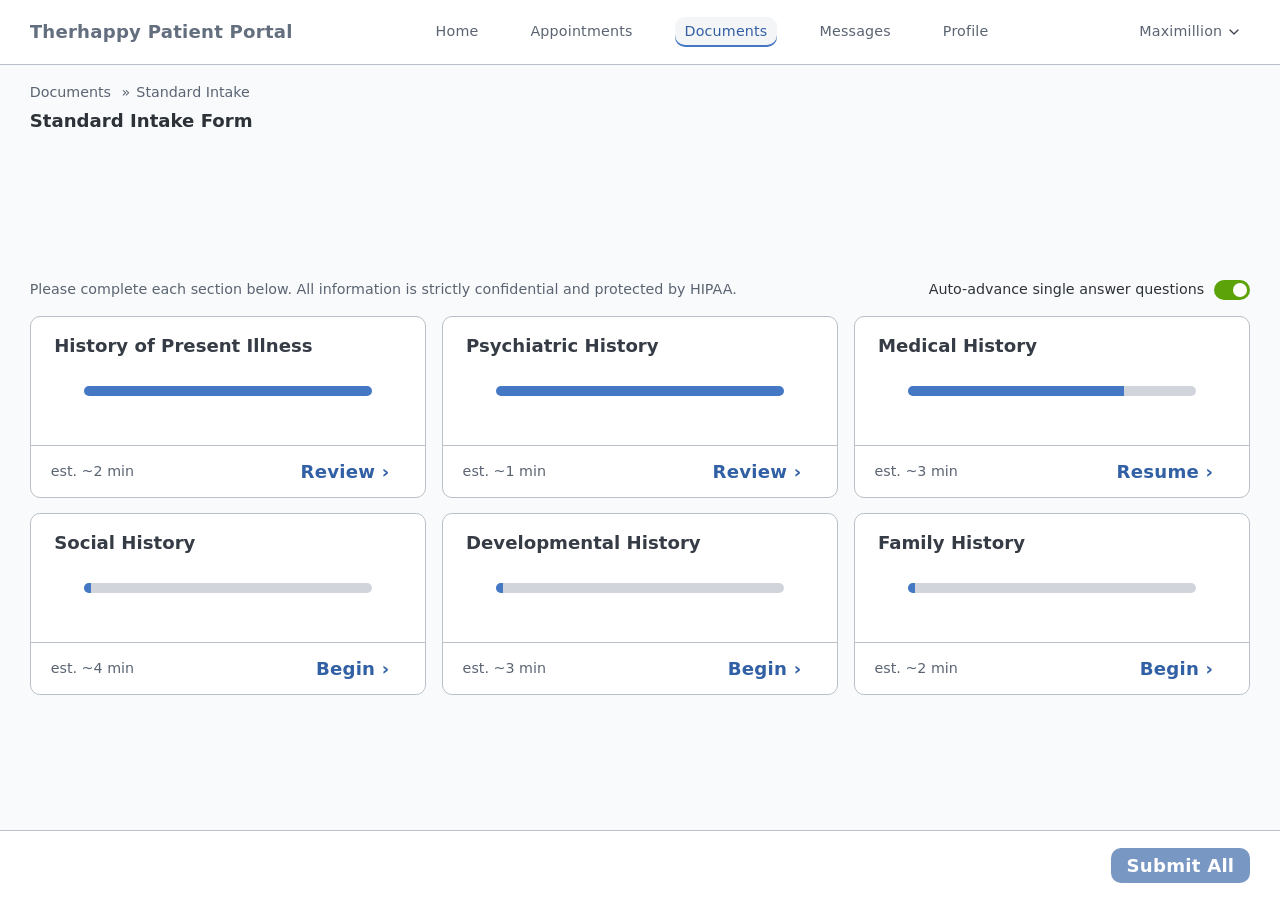
==== commit 7744b1eb: "Add files via upload" ====
--- a/index.html
+++ b/index.html
@@ -23,8 +23,10 @@
             <a href="#">Profile</a>
         </nav>
         <button class="user-menu" aria-expanded="false">
-            Tim
-            <svg xmlns="http://www.w3.org/2000/svg" width="16" height="16" viewBox="0 0 24 24" fill="none" stroke="currentColor" stroke-width="2" stroke-linecap="round" stroke-linejoin="round" aria-hidden="true"><path d="m6 9 6 6 6-6"/></svg>
+            Maximillion
+            <svg xmlns="http://www.w3.org/2000/svg" width="16" height="16" viewBox="0 0 24 24" fill="none" stroke="currentColor" stroke-width="2" stroke-linecap="round" stroke-linejoin="round" aria-hidden="true">
+                <path d="m6 9 6 6 6-6" />
+            </svg>
         </button>
         <button id="main-menu" class="with-icon" onclick="menu()" aria-expanded="false" aria-label="Open menu">
             <svg class="icon" viewBox="0 0 10 10" stroke="currentColor" stroke-width="1.3">
--- a/app.css
+++ b/app.css
@@ -1,12 +1,7 @@
-@media (prefers-reduced-motion: no-preference) {
-    @view-transition {
-        navigation: auto;
-    }
-}
-
-@layer config, native, layouts, components, keyframes, utils;
+@layer config, native, layouts, components, motion, utils;
 
 @layer config {
+
     @layer tokens-primitive, tokens-semantic, reset;
 
     @layer tokens-primitive {
@@ -29,105 +24,105 @@
             --red-1: #db243c;
             --red-1d: #eb3849;
             ---00: #000000;
-            ---01: #020303;
-            ---02: #050506;
-            ---03: #070808;
+            ---01: #020203;
+            ---02: #040506;
+            ---03: #070709;
             ---04: #090a0b;
-            ---05: #0c0d0e;
-            ---06: #0e1011;
-            ---07: #101213;
-            ---08: #131516;
-            ---09: #151819;
-            ---10: #171a1c;
-            ---11: #1a1d1e;
-            ---12: #1c1f21;
-            ---13: #1e2224;
-            ---14: #212527;
-            ---15: #232729;
-            ---16: #262a2c;
-            ---17: #282c2f;
-            ---18: #2a2f32;
-            ---19: #2d3234;
-            ---20: #2f3437;
-            ---21: #31373a;
-            ---22: #34393d;
-            ---23: #363c3f;
-            ---24: #383f42;
-            ---25: #3b4145;
-            ---26: #3d4448;
-            ---27: #3f474a;
-            ---28: #42494d;
-            ---29: #444c50;
-            ---30: #464e53;
-            ---31: #495155;
-            ---32: #4b5458;
-            ---33: #4d565b;
-            ---34: #50595e;
-            ---35: #525b60;
-            ---36: #545e63;
-            ---37: #576166;
-            ---38: #596369;
-            ---39: #5b666b;
-            ---40: #5e686e;
-            ---41: #606b71;
-            ---42: #636e74;
-            ---43: #657076;
-            ---44: #677379;
-            ---45: #6a767c;
-            ---46: #6c787f;
-            ---47: #6e7b81;
-            ---48: #717d84;
-            ---49: #738087;
-            ---50: #75838a;
-            ---51: #78858c;
-            ---52: #7b888e;
-            ---53: #7e8a91;
-            ---54: #808d93;
-            ---55: #838f95;
-            ---56: #869198;
-            ---57: #89949a;
-            ---58: #8b969c;
-            ---59: #8e999f;
-            ---60: #919ba1;
-            ---61: #949ea4;
-            ---62: #96a0a6;
-            ---63: #99a3a8;
-            ---64: #9ca5ab;
-            ---65: #9fa8ad;
-            ---66: #a1aaaf;
-            ---67: #a4adb2;
-            ---68: #a7afb4;
-            ---69: #aab2b6;
-            ---70: #acb4b9;
-            ---71: #afb7bb;
-            ---72: #b2b9bd;
-            ---73: #b5bcc0;
-            ---74: #b7bec2;
-            ---75: #bac1c4;
-            ---76: #bdc3c7;
-            ---77: #c0c6c9;
-            ---78: #c2c8cb;
-            ---79: #c5cbce;
-            ---80: #c8cdd0;
-            ---81: #cbd0d2;
-            ---82: #cdd2d5;
-            ---83: #d0d5d7;
-            ---84: #d3d7d9;
-            ---85: #d6dadc;
-            ---86: #d8dcde;
-            ---87: #dbdfe1;
-            ---88: #dee1e3;
-            ---89: #e1e4e5;
-            ---90: #e3e6e8;
-            ---91: #e6e9ea;
-            ---92: #e9ebec;
-            ---93: #eceeef;
-            ---94: #eef0f1;
-            ---95: #f1f3f3;
+            ---05: #0b0c0e;
+            ---06: #0d0f11;
+            ---07: #101114;
+            ---08: #121417;
+            ---09: #14161a;
+            ---10: #16191d;
+            ---11: #191b1f;
+            ---12: #1b1e22;
+            ---13: #1d2025;
+            ---14: #1f2328;
+            ---15: #22252b;
+            ---16: #24282e;
+            ---17: #262a31;
+            ---18: #282d33;
+            ---19: #2b2f36;
+            ---20: #2d3239;
+            ---21: #2f343c;
+            ---22: #31373f;
+            ---23: #343942;
+            ---24: #363c45;
+            ---25: #383e47;
+            ---26: #3a414a;
+            ---27: #3d434d;
+            ---28: #3f4650;
+            ---29: #414853;
+            ---30: #434b56;
+            ---31: #464d59;
+            ---32: #48505b;
+            ---33: #4a525e;
+            ---34: #4c5561;
+            ---35: #4f5764;
+            ---36: #515a67;
+            ---37: #535c6a;
+            ---38: #555f6d;
+            ---39: #58616f;
+            ---40: #5a6472;
+            ---41: #5c6675;
+            ---42: #5e6978;
+            ---43: #606b7b;
+            ---44: #636e7e;
+            ---45: #657081;
+            ---46: #677283;
+            ---47: #697586;
+            ---48: #6c7789;
+            ---49: #6e7a8c;
+            ---50: #707c8f;
+            ---51: #737f91;
+            ---52: #768293;
+            ---53: #798496;
+            ---54: #7c8798;
+            ---55: #7e899a;
+            ---56: #818c9c;
+            ---57: #848f9f;
+            ---58: #8791a1;
+            ---59: #8a94a3;
+            ---60: #8d97a5;
+            ---61: #9099a7;
+            ---62: #929caa;
+            ---63: #959eac;
+            ---64: #98a1ae;
+            ---65: #9ba4b0;
+            ---66: #9ea6b3;
+            ---67: #a1a9b5;
+            ---68: #a4abb7;
+            ---69: #a6aeb9;
+            ---70: #a9b1bc;
+            ---71: #acb3be;
+            ---72: #afb6c0;
+            ---73: #b2b8c2;
+            ---74: #b5bbc5;
+            ---75: #b8bec7;
+            ---76: #bac0c9;
+            ---77: #bdc3cb;
+            ---78: #c0c6ce;
+            ---79: #c3c8d0;
+            ---80: #c6cbd2;
+            ---81: #c9cdd4;
+            ---82: #ccd0d7;
+            ---83: #ced3d9;
+            ---84: #d1d5db;
+            ---85: #d4d8dd;
+            ---86: #d7dae0;
+            ---87: #dadde2;
+            ---88: #dde0e4;
+            ---89: #e0e2e6;
+            ---90: #e2e5e9;
+            ---91: #e5e7eb;
+            ---92: #e8eaed;
+            ---93: #ebedef;
+            ---94: #eeeff2;
+            ---95: #f1f2f4;
             ---96: #f4f5f6;
-            ---97: #f7f8f8;
-            ---98: #f9fafa;
-            ---99: #fcfdfd;
+            ---97: #f6f7f8;
+            ---98: #f9fafb;
+            ---99: #fcfcfd;
             ---100: #ffffff;
 
             /* Typography */
@@ -225,8 +220,9 @@
             --form-control-disabled: light-dark(var(---58), var(---40));
             --progress-track: light-dark(var(---84), var(---23));
             --switch-track: light-dark(var(---56), var(---44));
-
-            /* Typography */
+            --nav-active-bg: light-dark(var(---96), var(---08));
+
+            /* Fluid Typography */
             --font-size-small: clamp(var(--font-size-00), 0.7026rem + 0.2371vw, var(--font-size-05));
             --font-size-body: clamp(var(--font-size-10), 0.8722rem + 0.3264vw, var(--font-size-15));
             --font-size-large: clamp(var(--font-size-15), 1.0231rem + 0.7143vw, var(--font-size-20));
@@ -493,7 +489,6 @@
 }
 
 @layer components {
-
 
     /* -- box ----------------------------- */
     .box {
@@ -1396,7 +1391,7 @@
 
     .consent-label {
         display: flex;
-        gap: var(--space-25);
+        gap: var(--space-30);
         align-items: flex-start;
         cursor: pointer;
         line-height: var(--leading-10);
@@ -1422,24 +1417,31 @@
         font-weight: var(--medium);
         font-size: var(--font-size-small);
         letter-spacing: var(--tracking-00);
-        padding: var(--space-15) var(--space-25);
+        padding: var(--space-15) var(--space-30);
         border-radius: var(--radius);
     }
 
     .header-nav a:hover {
         color: var(--text-body);
         background-color: var(--surface-hover);
+        box-shadow: inset 0 -1.5px 0 var(--border-color);
     }
 
     .header-nav a.active {
         color: var(--brand-text);
-        border-bottom: var(--space-10) solid var(--brand-text);
-        border-radius: 0;
-        background-color: transparent;
-    }
-
-    .header-nav a.active:hover {
-        background-color: transparent;
+        background-color: var(--nav-active-bg);
+        position: relative;
+        box-shadow: inset 0 -2px 0 var(--progress-fill);
+    }
+
+    @media (prefers-color-scheme: dark) {
+        .header-nav a:hover {
+            background-color: var(--surface-active);
+        }
+
+        .header-nav a.active {
+            box-shadow: inset 0 -1px 0 var(--progress-fill);
+        }
     }
 
     .user-menu {
@@ -1517,9 +1519,12 @@
     }
 }
 
-@layer keyframes {
+@layer motion {
 
     @media (prefers-reduced-motion: no-preference) {
+        @view-transition {
+            navigation: auto;
+        }
 
         @keyframes fade-in {
             from {
@@ -1543,4 +1548,9 @@
         margin-block-start: var(--space-30-40) !important;
     }
 
-}+}
+
+/* -- layout debugger ----------------------------- */
+/* * {
+    outline: 0.5px dashed deeppink !important;
+} */
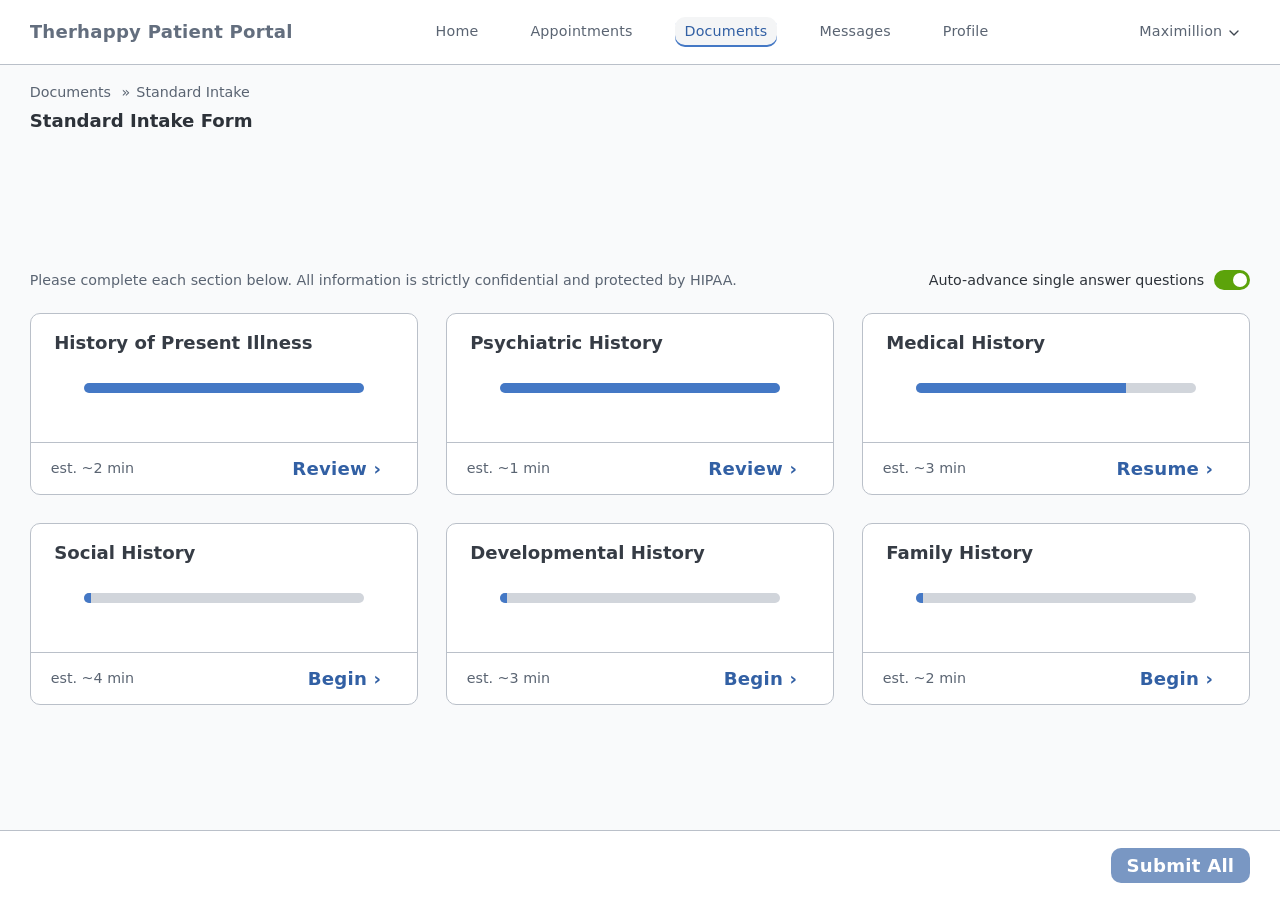
==== commit 7e31f882: "Add files via upload" ====
--- a/index.html
+++ b/index.html
@@ -50,7 +50,7 @@
             </label>
         </div>
 
-        <div class="form-card-grid u-mbs3040">
+        <div class="form-card-grid u-mbs3055">
 
             <div class="form-card">
                 <div class="form-card-body">
--- a/app.css
+++ b/app.css
@@ -1,3 +1,6 @@
+/*
+- strip grays/ rename? (bkup)
+*/
 @layer config, native, layouts, components, motion, utils;
 
 @layer config {
@@ -11,119 +14,44 @@
             color-scheme: light dark;
 
             /* Color */
-            --blue-1: #234271;
-            --blue-1d: #2a5089;
-            --blue-2: #2a5089;
-            --blue-2d: #3260a4;
-            --blue-3: #3260a4;
-            --blue-3d: #4075c4;
-            --blue-4: #4478c5;
-            --blue-4d: #5b89cd;
-            --green-1: #5ca30a;
-            --green-1d: #438900;
-            --red-1: #db243c;
-            --red-1d: #eb3849;
-            ---00: #000000;
-            ---01: #020203;
-            ---02: #040506;
-            ---03: #070709;
-            ---04: #090a0b;
-            ---05: #0b0c0e;
-            ---06: #0d0f11;
-            ---07: #101114;
-            ---08: #121417;
-            ---09: #14161a;
-            ---10: #16191d;
-            ---11: #191b1f;
-            ---12: #1b1e22;
-            ---13: #1d2025;
-            ---14: #1f2328;
-            ---15: #22252b;
-            ---16: #24282e;
-            ---17: #262a31;
-            ---18: #282d33;
-            ---19: #2b2f36;
-            ---20: #2d3239;
-            ---21: #2f343c;
-            ---22: #31373f;
-            ---23: #343942;
-            ---24: #363c45;
-            ---25: #383e47;
-            ---26: #3a414a;
-            ---27: #3d434d;
-            ---28: #3f4650;
-            ---29: #414853;
-            ---30: #434b56;
-            ---31: #464d59;
-            ---32: #48505b;
-            ---33: #4a525e;
-            ---34: #4c5561;
-            ---35: #4f5764;
-            ---36: #515a67;
-            ---37: #535c6a;
-            ---38: #555f6d;
-            ---39: #58616f;
-            ---40: #5a6472;
-            ---41: #5c6675;
-            ---42: #5e6978;
-            ---43: #606b7b;
-            ---44: #636e7e;
-            ---45: #657081;
-            ---46: #677283;
-            ---47: #697586;
-            ---48: #6c7789;
-            ---49: #6e7a8c;
-            ---50: #707c8f;
-            ---51: #737f91;
-            ---52: #768293;
-            ---53: #798496;
-            ---54: #7c8798;
-            ---55: #7e899a;
-            ---56: #818c9c;
-            ---57: #848f9f;
-            ---58: #8791a1;
-            ---59: #8a94a3;
-            ---60: #8d97a5;
-            ---61: #9099a7;
-            ---62: #929caa;
-            ---63: #959eac;
-            ---64: #98a1ae;
-            ---65: #9ba4b0;
-            ---66: #9ea6b3;
-            ---67: #a1a9b5;
-            ---68: #a4abb7;
-            ---69: #a6aeb9;
-            ---70: #a9b1bc;
-            ---71: #acb3be;
-            ---72: #afb6c0;
-            ---73: #b2b8c2;
-            ---74: #b5bbc5;
-            ---75: #b8bec7;
-            ---76: #bac0c9;
-            ---77: #bdc3cb;
-            ---78: #c0c6ce;
-            ---79: #c3c8d0;
-            ---80: #c6cbd2;
-            ---81: #c9cdd4;
-            ---82: #ccd0d7;
-            ---83: #ced3d9;
-            ---84: #d1d5db;
-            ---85: #d4d8dd;
-            ---86: #d7dae0;
-            ---87: #dadde2;
-            ---88: #dde0e4;
-            ---89: #e0e2e6;
-            ---90: #e2e5e9;
-            ---91: #e5e7eb;
-            ---92: #e8eaed;
-            ---93: #ebedef;
-            ---94: #eeeff2;
-            ---95: #f1f2f4;
-            ---96: #f4f5f6;
-            ---97: #f6f7f8;
-            ---98: #f9fafb;
-            ---99: #fcfcfd;
-            ---100: #ffffff;
+            --blue-1: oklch(38.052% 0.0888 258.539);
+            --blue-1d: oklch(43.332% 0.10422 258.384);
+            --blue-2: oklch(43.332% 0.10422 258.384);
+            --blue-2d: oklch(49.153% 0.12057 258.167);
+            --blue-3: oklch(49.153% 0.12057 258.167);
+            --blue-3d: oklch(56.478% 0.13534 258.279);
+            --blue-4: oklch(57.378% 0.13186 258.137);
+            --blue-4d: oklch(62.692% 0.11509 258.021);
+            --green-1: oklch(64.334% 0.18078 133.703);
+            --green-1d: oklch(56.178% 0.1659 135.639);
+            --red-1: oklch(57.66% 0.21353 21.464);
+            --red-1d: oklch(61.965% 0.2142 21.254);
+            --red-2: oklch(49.325% 0.19967 24.322);
+            --red-2d: oklch(54.881% 0.2139 21.382);
+            --slate-05: #0b0c0e;
+            --slate-06: #0d0f11;
+            --slate-08: #121417;
+            --slate-12: #1b1e22;
+            --slate-14: #1f2328;
+            --slate-20: #2d3239;
+            --slate-23: #343942;
+            --slate-24: #363c45;
+            --slate-28: #3f4650;
+            --slate-40: #5a6472;
+            --slate-44: #636e7e;
+            --slate-51: #737f91;
+            --slate-55: #7e899a;
+            --slate-56: #818c9c;
+            --slate-58: #8791a1;
+            --slate-70: #a9b1bc;
+            --slate-76: #bac0c9;
+            --slate-84: #d1d5db;
+            --slate-88: #dde0e4;
+            --slate-92: #e8eaed;
+            --slate-96: #f4f5f6;
+            --slate-97: #f6f7f8;
+            --slate-98: #f9fafb;
+            --slate-100: #ffffff;
 
             /* Typography */
             --font-system-ui: system-ui, sans-serif;
@@ -132,6 +60,13 @@
             --font-size-10: 0.9375rem;
             --font-size-15: 1.166rem;
             --font-size-20: 1.666rem;
+            --leading-00: 1.125;
+            --leading-05: 1.25;
+            --leading-10: 1.5;
+            --leading-15: 1.75;
+            --tracking-00: 0.0125em;
+            --tracking-05: 0.07125em;
+            --tracking-10: 0.130em;
             --thin: 100;
             --extra-light: 200;
             --light: 300;
@@ -141,13 +76,6 @@
             --bold: 700;
             --extra-bold: 800;
             --black: 900;
-            --leading-00: 1.125;
-            --leading-05: 1.25;
-            --leading-10: 1.5;
-            --leading-15: 1.75;
-            --tracking-00: 0.0125em;
-            --tracking-05: 0.07125em;
-            --tracking-10: 0.130em;
 
             /* Space */
             --space-00: 0.0625rem;
@@ -171,66 +99,11 @@
             --space-90: 8rem;
             --space-95: 10rem;
 
-            /* Shape */
-            --circle: 50%;
-            --stroke-style: solid;
-
-            /* Motion */
-            --ease-in-out-quad: cubic-bezier(.455, .03, .515, .955);
-            --ease-out-quad: cubic-bezier(.25, .46, .45, .94);
-            --motion-unit: 60ms;
-        }
-    }
-
-    @layer tokens-semantic {
-
-        :where(:host, :root) {
-
-            /* Color: Surfaces */
-            --canvas: light-dark(var(---98), var(---05));
-            --surface: light-dark(var(---100), var(---06));
-            --surface-hover: light-dark(var(---92), var(---12));
-            --surface-hover-subtle: light-dark(var(---97), var(---08));
-            --surface-active: light-dark(var(---88), var(---14));
-
-            /* Color: Text */
-            --text-body: light-dark(var(---20), var(---88));
-            --text-heading: light-dark(var(---24), var(---92));
-            --text-logo: light-dark(var(---44), var(---70));
-            --text-muted: light-dark(var(---40), var(---58));
-            --text-ghost: light-dark(var(---51), var(---44));
-            --text-on-brand: var(---100);
-
-            /* Color: Functional */
-            --accent: light-dark(var(--green-1), var(--green-1d));
-            --brand-text: light-dark(var(--blue-3), var(--blue-4d));
-            --brand-surface: light-dark(var(--blue-3), var(--blue-3d));
-            --brand-hover: light-dark(var(--blue-2), var(--blue-2d));
-            --brand-active: light-dark(var(--blue-1), var(--blue-1d));
-            --error: light-dark(var(--red-1), var(--red-1d));
-            --progress-fill: light-dark(var(--blue-4), var(--blue-4d));
-
-            /* Color: Borders */
-            --border-color: light-dark(var(---76), var(---20));
-            --border-input-color: light-dark(var(---55), var(---40));
-            --border-control-color: light-dark(var(---56), var(---44));
-
-            /* Color: Controls */
-            --form-control-accent: var(--brand-surface);
-            --form-control-disabled: light-dark(var(---58), var(---40));
-            --progress-track: light-dark(var(---84), var(---23));
-            --switch-track: light-dark(var(---56), var(---44));
-            --nav-active-bg: light-dark(var(---96), var(---08));
-
-            /* Fluid Typography */
-            --font-size-small: clamp(var(--font-size-00), 0.7026rem + 0.2371vw, var(--font-size-05));
-            --font-size-body: clamp(var(--font-size-10), 0.8722rem + 0.3264vw, var(--font-size-15));
-            --font-size-large: clamp(var(--font-size-15), 1.0231rem + 0.7143vw, var(--font-size-20));
-
-            /* Fluid Spacing */
+            /* Fluid Space */
             --space-05-15: clamp(var(--space-05), 0.0491rem + 0.2232vw, var(--space-15));
             --space-15-25: clamp(var(--space-15), 0.1786rem + 0.3571vw, var(--space-25));
             --space-30-40: clamp(var(--space-30), 0.5179rem + 0.5357vw, var(--space-40));
+            --space-30-55: clamp(var(--space-30), 0.375rem + 1.25vw, var(--space-55));
             --space-30-60: clamp(var(--space-30), 0.2321rem + 1.9643vw, var(--space-60));
             --space-35-40: clamp(var(--space-35), 0.6786rem + 0.3571vw, var(--space-40));
             --space-35-45: clamp(var(--space-35), 0.6429rem + 0.5357vw, var(--space-45));
@@ -239,6 +112,62 @@
             --space-50-55: clamp(var(--space-50), 1.1786rem + 0.3571vw, var(--space-55));
             --space-55-65: clamp(var(--space-55), 1.2143rem + 1.4286vw, var(--space-65));
             --space-60-65: clamp(var(--space-60), 1.8571rem + 0.7143vw, var(--space-65));
+            --grid-gap: clamp(var(--space-55), 1.4286rem + 0.3571vw, calc(var(--space-55)*1.167));
+
+            /* Shape */
+            --circle: 50%;
+
+            /* Motion */
+            --ease-in-out-quad: cubic-bezier(.455, .03, .515, .955);
+            --ease-out-quad: cubic-bezier(.25, .46, .45, .94);
+            --motion-unit: 60ms;
+        }
+    }
+
+    @layer tokens-semantic {
+
+        :where(:host, :root) {
+
+            /* Color: Surfaces */
+            --canvas: light-dark(var(--slate-98), var(--slate-05));
+            --surface: light-dark(var(--slate-100), var(--slate-06));
+            --surface-hover: light-dark(var(--slate-92), var(--slate-12));
+            --surface-tint: light-dark(var(--slate-97), var(--slate-08));
+            --surface-active: light-dark(var(--slate-88), var(--slate-14));
+
+            /* Color: Text */
+            --text-heading: light-dark(var(--slate-24), var(--slate-92));
+            --text-body: light-dark(var(--slate-20), var(--slate-88));
+            --text-muted: light-dark(var(--slate-40), var(--slate-58));
+            --text-ghost: light-dark(var(--slate-51), var(--slate-44));
+            --text-on-brand: var(--slate-100);
+
+            /* Color: Functional */
+            --brand-text: light-dark(var(--blue-3), var(--blue-4d));
+            --brand-surface: light-dark(var(--blue-3), var(--blue-3d));
+            --brand-hover: light-dark(var(--blue-2), var(--blue-2d));
+            --brand-active: light-dark(var(--blue-1), var(--blue-1d));
+            --accent: light-dark(var(--green-1), var(--green-1d));
+            --error: light-dark(var(--red-1), var(--red-1d));
+            --error-shade: light-dark(var(--red-2), var(--red-2d));
+
+            /* Color: Borders */
+            --border-color: light-dark(var(--slate-76), var(--slate-20));
+            --input-color: light-dark(var(--slate-55), var(--slate-40));
+            --control-color: light-dark(var(--slate-56), var(--slate-44));
+
+            /* Color: Controls */
+            --control-accent: var(--brand-surface);
+            --control-disabled: light-dark(var(--slate-58), var(--slate-40));
+            --progress-fill: light-dark(var(--blue-4), var(--blue-4d));
+            --progress-track: light-dark(var(--slate-84), var(--slate-23));
+            --switch-track: light-dark(var(--slate-56), var(--slate-44));
+            --surface-nav-active: light-dark(var(--slate-96), var(--slate-08));
+
+            /* Fluid Typography */
+            --font-size-small: clamp(var(--font-size-00), 0.7026rem + 0.2371vw, var(--font-size-05));
+            --font-size-body: clamp(var(--font-size-10), 0.8722rem + 0.3264vw, var(--font-size-15));
+            --font-size-large: clamp(var(--font-size-15), 1.0231rem + 0.7143vw, var(--font-size-20));
 
             /* Shapes */
             --radius-sm: var(--space-10);
@@ -246,9 +175,9 @@
 
             /* Borders */
             --border-width: calc(var(--space-10) / 2);
-            --border: var(--border-width) var(--stroke-style) var(--border-color);
-            --border-control: var(--space-10) var(--stroke-style) var(--border-control-color);
-            --border-input: var(--border-width) var(--stroke-style) var(--border-input-color);
+            --border: var(--border-width) solid var(--border-color);
+            --control-border: var(--space-10) solid var(--control-color);
+            --input-border: var(--border-width) solid var(--input-color);
 
             /* Focus */
             --focus-ring-size: max(var(--space-10), 0.08em);
@@ -287,6 +216,10 @@
             min-height: 100dvh;
         }
 
+        fieldset {
+            border: none;
+        }
+
         :where(h1, h2, h3, h4, h5, h6, p) {
             overflow-wrap: break-word;
         }
@@ -301,10 +234,6 @@
 
         :where(button, input, select, textarea) {
             font: inherit;
-        }
-
-        fieldset {
-            border: none;
         }
 
         :where(button, label[for], select, summary, [role="button"]) {
@@ -406,7 +335,7 @@
     }
 
     :is(a, button, input):focus-visible {
-        outline: var(--focus-ring-size) var(--stroke-style) var(--focus-ring-color);
+        outline: var(--focus-ring-size) solid var(--focus-ring-color);
         outline-offset: var(--focus-ring-size);
     }
 
@@ -490,40 +419,126 @@
 
 @layer components {
 
-    /* -- box ----------------------------- */
-    .box {
+    /* -- header nav -------------------- */
+    .header-nav {
+        display: none;
+        gap: var(--space-60);
+        align-items: center;
+        flex: 1;
+        justify-content: center;
+    }
+
+    .header-nav a {
+        color: var(--text-muted);
+        text-decoration: none;
+        font-weight: var(--medium);
+        font-size: var(--font-size-small);
+        letter-spacing: var(--tracking-00);
+        padding: var(--space-15) var(--space-30);
+        border-radius: var(--radius);
+    }
+
+    .header-nav a:hover {
+        color: var(--text-body);
+        background-color: var(--surface-hover);
+        box-shadow: inset 0 -1.5px 0 var(--border-color);
+    }
+
+    .header-nav a.active {
+        color: var(--brand-text);
+        background-color: var(--surface-nav-active);
         position: relative;
-        background-color: var(--surface);
-        color: inherit;
-        border: var(--border);
+        box-shadow: inset 0 -2px 0 var(--progress-fill);
+    }
+
+    @media (prefers-color-scheme: dark) {
+        .header-nav a:hover {
+            background-color: var(--surface-active);
+        }
+
+        .header-nav a.active {
+            box-shadow: inset 0 -1px 0 var(--progress-fill);
+        }
+    }
+
+    .user-menu {
+        display: none;
+        align-items: center;
+        gap: var(--space-15);
+        color: var(--text-muted);
+        font-weight: var(--medium);
+        font-size: var(--font-size-small);
+        padding: var(--space-15) var(--space-25);
         border-radius: var(--radius);
-        padding-block: var(--space-35);
-        padding-inline-start: var(--space-45);
-        padding-inline-end: var(--space-50);
-    }
-
-    .box * {
-        color: inherit;
-    }
-
-    .box label::after {
-        content: "";
-        position: absolute;
-        inset: 0;
+        background: none;
+        border: none;
         cursor: pointer;
-    }
-
-    .box label {
-        text-wrap: pretty;
-    }
-
-    .box:hover {
+        white-space: nowrap;
+    }
+
+    .user-menu svg {
+        fill: none;
+        color: light-dark(var(--slate-28), var(--slate-70));
+        translate: 0 1px;
+    }
+
+    .user-menu:hover {
+        color: var(--text-body);
         background-color: var(--surface-hover);
+    }
+
+    @container (min-inline-size: 640px) {
+        .header-nav {
+            display: flex;
+        }
+
+        .user-menu {
+            display: flex;
+        }
+
+        #main-menu {
+            display: none;
+        }
+    }
+
+    /* -- menu icon ----------------------- */
+    .x {
+        display: none;
+    }
+
+    [aria-expanded="true"] .x {
+        display: block;
+    }
+
+    [aria-expanded="true"] .menu {
+        display: none;
+    }
+
+    @supports (d: path("")) {
+        [aria-expanded="true"] .x {
+            display: none;
+        }
+
+        [aria-expanded="true"] .menu {
+            display: block;
+        }
+
+        [aria-expanded="true"] path {
+            d: path("M1,1 9,9 M5,5 5,5 M1,9 9,1");
+        }
+    }
+
+    @media (prefers-reduced-motion: no-preference) {
+        [aria-expanded] path {
+            transition-property: d;
+            transition-duration: var(--duration-fast);
+            transition-timing-function: var(--ease-out-quad);
+        }
     }
 
     /* -- logo ---------------------------- */
     .logo {
-        color: var(--text-logo);
+        color: light-dark(var(--slate-44), var(--slate-70));
         font-weight: var(--semibold);
         letter-spacing: var(--tracking-00);
         max-inline-size: 18rem;
@@ -553,7 +568,7 @@
 
     .breadcrumbs a+a::before,
     .breadcrumbs a+span::before {
-        /* content: "»"; */
+        /* content: "Ãƒâ€šÃ‚Â»"; */
         content: "\00BB";
         margin-inline: var(--space-20);
         color: var(--text-muted);
@@ -605,7 +620,6 @@
         background-color: var(--surface-active);
     }
 
-    /* -- primary button ------------------ */
     :where(button, .btn).primary {
         background-color: var(--brand-surface);
         color: var(--text-on-brand);
@@ -633,6 +647,257 @@
 
     footer nav:has(> :only-child) {
         justify-content: flex-end;
+    }
+
+    /* -- form grid ---------------------- */
+    .form-grid-2,
+    .form-grid-3,
+    .form-grid-4 {
+        display: grid;
+        gap: var(--space-30-40);
+        grid-template-columns: 1fr;
+    }
+
+    @media (min-width: 40rem) {
+        .form-grid-2 {
+            grid-template-columns: 1fr 1fr;
+            column-gap: var(--grid-gap);
+        }
+
+        .form-grid-3 {
+            grid-template-columns: 1fr 1fr 1fr;
+            column-gap: var(--grid-gap);
+        }
+
+        .form-grid-4 {
+            grid-template-columns: 1fr 1fr 1fr 1fr;
+            column-gap: var(--grid-gap);
+        }
+    }
+
+    /* -- form card ----------------------- */
+    .form-card {
+        position: relative;
+        display: block;
+        background-color: var(--surface);
+        border: var(--border);
+        border-radius: var(--radius);
+        text-decoration: none;
+        color: inherit;
+    }
+
+    .form-card:has(a):hover {
+        background-color: var(--surface-tint);
+    }
+
+    .form-card:has(a):hover .btn {
+        background-color: transparent !important;
+    }
+
+    .form-card .btn {
+        position: static;
+    }
+
+    .form-card a.btn::after {
+        content: "";
+        position: absolute;
+        inset: 0;
+    }
+
+    .form-card-body {
+        padding: var(--space-40-45) var(--space-50-55) var(--space-35-40);
+    }
+
+    .form-card-body h2 {
+        margin-block-end: var(--space-30-60);
+    }
+
+    .form-card-footer {
+        display: flex;
+        justify-content: space-between;
+        align-items: center;
+        padding: var(--space-25) var(--space-50);
+        border-top: var(--border);
+    }
+
+    .form-card-grid {
+        display: grid;
+        gap: var(--space-30-40);
+        grid-template-columns: 1fr;
+    }
+
+    @media (min-width: 48rem) {
+        .form-card-grid {
+            grid-template-columns: repeat(3, 1fr);
+            gap: var(--grid-gap);
+        }
+
+        .form-card-body {
+            min-block-size: 8rem;
+        }
+    }
+
+    /* -- text input ---------------------- */
+    .field {
+        display: flex;
+        flex-direction: column;
+    }
+
+    .field:not(:has(.hint)):not(:has(.error-message:not([hidden]))) {
+        padding-block-end: var(--space-15);
+    }
+
+    .field label:not(.box label) {
+        font-weight: var(--semibold);
+        color: var(--text-heading);
+        line-height: var(--leading-05);
+        margin-block-end: var(--space-25);
+    }
+
+    .field .error-message {
+        margin-block-start: var(--space-15);
+    }
+
+    .field .hint {
+        margin-block-start: var(--space-15);
+        margin-block-end: var(--space-35);
+    }
+
+    input:is([type=text], [type=email], [type=tel], [type=date], [type=number]),
+    select,
+    textarea {
+        inline-size: 100%;
+        padding-block: var(--space-35);
+        padding-inline: var(--space-45);
+        border: var(--input-border);
+        border-radius: var(--radius);
+        background-color: var(--surface);
+        color: var(--text-body);
+        font: inherit;
+    }
+
+    ::placeholder {
+        color: var(--text-ghost);
+    }
+
+    select {
+        appearance: none;
+        padding-inline-end: var(--space-60);
+        background-image: url("data:image/svg+xml,%3Csvg width='12' height='8' viewBox='0 0 12 8' fill='none' xmlns='http://www.w3.org/2000/svg'%3E%3Cpath d='M1 1.5L6 6.5L11 1.5' stroke='%23677379' stroke-width='1.5' stroke-linecap='round' stroke-linejoin='round'/%3E%3C/svg%3E");
+        background-repeat: no-repeat;
+        background-position: right var(--space-45) center;
+        background-size: 12px 8px;
+        cursor: pointer;
+    }
+
+    @media (prefers-color-scheme: dark) {
+        select {
+            background-image: url("data:image/svg+xml,%3Csvg width='12' height='8' viewBox='0 0 12 8' fill='none' xmlns='http://www.w3.org/2000/svg'%3E%3Cpath d='M1 1.5L6 6.5L11 1.5' stroke='%238b969c' stroke-width='1.5' stroke-linecap='round' stroke-linejoin='round'/%3E%3C/svg%3E");
+        }
+    }
+
+    select:has(option[value=""]:checked) {
+        color: var(--text-ghost);
+    }
+
+    input:is([type=text], [type=email], [type=tel], [type=date], [type=number]):focus-visible,
+    select:focus-visible,
+    textarea:focus-visible {
+        outline: none;
+        box-shadow: 0 0 0 var(--focus-ring-size) var(--focus-ring-color);
+    }
+
+    @media (prefers-reduced-motion: no-preference) {
+
+        input:is([type=text], [type=email], [type=tel], [type=date], [type=number]),
+        select,
+        textarea {
+            transition: box-shadow var(--duration-fast) var(--ease-out-quad);
+        }
+    }
+
+    input:is([type=text], [type=email], [type=tel], [type=date], [type=number]).error,
+    select.error,
+    textarea.error {
+        border-color: var(--error);
+    }
+
+    input:is([type=text], [type=email], [type=tel], [type=date], [type=number]).error:focus-visible,
+    select.error:focus-visible,
+    textarea.error:focus-visible {
+        box-shadow: 0 0 0 var(--focus-ring-size) var(--error);
+    }
+
+    .error-message {
+        color: var(--error);
+        font-size: var(--font-size-small);
+    }
+
+    .hint {
+        color: var(--text-muted);
+        font-size: var(--font-size-small);
+    }
+
+    .required label::after,
+    h2.required::after,
+    .consent-label span::after {
+        color: var(--error);
+        content: "\00a0*";
+        font-weight: var(--regular);
+    }
+
+    .intro {
+        font-size: var(--font-size-large);
+        line-height: var(--leading-15);
+        font-weight: var(--light);
+        text-wrap: balance;
+    }
+
+    @media (min-width: 48rem) {
+        .intro {
+            font-weight: var(--extra-light);
+        }
+    }
+
+    [role="radiogroup"]>h2,
+    [role="group"]>h2 {
+        margin-block-end: var(--space-30);
+    }
+
+    textarea {
+        resize: vertical;
+        min-block-size: 6rem;
+    }
+
+    /* -- box ----------------------------- */
+    .box {
+        position: relative;
+        background-color: var(--surface);
+        color: inherit;
+        border: var(--border);
+        border-radius: var(--radius);
+        padding-block: var(--space-35);
+        padding-inline-start: var(--space-45);
+        padding-inline-end: var(--space-50);
+    }
+
+    .box * {
+        color: inherit;
+    }
+
+    .box label::after {
+        content: "";
+        position: absolute;
+        inset: 0;
+        cursor: pointer;
+    }
+
+    .box label {
+        text-wrap: pretty;
+    }
+
+    .box:hover {
+        background-color: var(--surface-hover);
     }
 
     /* -- checkbox ------------------------ */
@@ -645,7 +910,7 @@
         color: currentColor;
         inline-size: 1.15em;
         block-size: 1.15em;
-        border: var(--border-control);
+        border: var(--control-border);
         border-radius: var(--radius-sm);
         display: grid;
         place-content: center;
@@ -658,7 +923,7 @@
         clip-path: polygon(14% 44%, 0 65%, 50% 100%, 100% 16%, 80% 0%, 43% 62%);
         transform: scale(0);
         transform-origin: center center;
-        box-shadow: inset 1em 1em var(--form-control-accent);
+        box-shadow: inset 1em 1em var(--control-accent);
         background-color: CanvasText;
     }
 
@@ -676,7 +941,7 @@
         color: currentColor;
         inline-size: 1.15em;
         block-size: 1.15em;
-        border: var(--border-control);
+        border: var(--control-border);
         border-radius: var(--circle);
         display: grid;
         place-content: center;
@@ -688,7 +953,7 @@
         block-size: 0.65em;
         border-radius: var(--circle);
         transform: scale(0);
-        box-shadow: inset 1em 1em var(--form-control-accent);
+        box-shadow: inset 1em 1em var(--control-accent);
         background-color: CanvasText;
     }
 
@@ -703,326 +968,9 @@
     }
 
     input:is([type=radio], [type=checkbox]):disabled {
-        --form-control-accent: var(--form-control-disabled);
-        color: var(--form-control-disabled);
+        --control-accent: var(--control-disabled);
+        color: var(--control-disabled);
         cursor: not-allowed;
-    }
-
-    /* -- form grid ---------------------- */
-    .form-grid-2,
-    .form-grid-3,
-    .form-grid-4 {
-        display: grid;
-        gap: var(--space-30-40);
-        grid-template-columns: 1fr;
-    }
-
-    @media (min-width: 40rem) {
-        .form-grid-2 {
-            grid-template-columns: 1fr 1fr;
-        }
-
-        .form-grid-3 {
-            grid-template-columns: 1fr 1fr 1fr;
-        }
-
-        .form-grid-4 {
-            grid-template-columns: 1fr 1fr 1fr 1fr;
-        }
-    }
-
-    /* -- text input ---------------------- */
-    .field {
-        display: flex;
-        flex-direction: column;
-    }
-
-    .field:not(:has(.hint)):not(:has(.error-message:not([hidden]))) {
-        padding-block-end: var(--space-15);
-    }
-
-    .field label {
-        font-weight: var(--semibold);
-        color: var(--text-heading);
-        line-height: var(--leading-05);
-        margin-block-end: var(--space-20);
-    }
-
-    .field .error-message {
-        margin-block-start: var(--space-15);
-    }
-
-    .field .hint {
-        margin-block-start: var(--space-15);
-    }
-
-    input:is([type=text], [type=email], [type=tel], [type=date], [type=number]),
-    select,
-    textarea {
-        inline-size: 100%;
-        padding-block: var(--space-35);
-        padding-inline: var(--space-45);
-        border: var(--border-input);
-        border-radius: var(--radius);
-        background-color: var(--surface);
-        color: var(--text-body);
-        font: inherit;
-    }
-
-    ::placeholder {
-        color: var(--text-ghost);
-    }
-
-    select {
-        appearance: none;
-        padding-inline-end: var(--space-60);
-        background-image: url("data:image/svg+xml,%3Csvg width='12' height='8' viewBox='0 0 12 8' fill='none' xmlns='http://www.w3.org/2000/svg'%3E%3Cpath d='M1 1.5L6 6.5L11 1.5' stroke='%23677379' stroke-width='1.5' stroke-linecap='round' stroke-linejoin='round'/%3E%3C/svg%3E");
-        background-repeat: no-repeat;
-        background-position: right var(--space-50) center;
-        cursor: pointer;
-    }
-
-    @media (prefers-color-scheme: dark) {
-        select {
-            background-image: url("data:image/svg+xml,%3Csvg width='12' height='8' viewBox='0 0 12 8' fill='none' xmlns='http://www.w3.org/2000/svg'%3E%3Cpath d='M1 1.5L6 6.5L11 1.5' stroke='%238b969c' stroke-width='1.5' stroke-linecap='round' stroke-linejoin='round'/%3E%3C/svg%3E");
-        }
-    }
-
-    select:has(option[value=""]:checked) {
-        color: var(--text-ghost);
-    }
-
-    input:is([type=text], [type=email], [type=tel], [type=date], [type=number]):focus-visible,
-    select:focus-visible,
-    textarea:focus-visible {
-        outline: none;
-        box-shadow: 0 0 0 var(--focus-ring-size) var(--focus-ring-color);
-    }
-
-    @media (prefers-reduced-motion: no-preference) {
-
-        input:is([type=text], [type=email], [type=tel], [type=date], [type=number]),
-        select,
-        textarea {
-            transition: box-shadow var(--duration-fast) var(--ease-out-quad);
-        }
-    }
-
-    input:is([type=text], [type=email], [type=tel], [type=date], [type=number]).error,
-    select.error,
-    textarea.error {
-        border-color: var(--error);
-    }
-
-    input:is([type=text], [type=email], [type=tel], [type=date], [type=number]).error:focus-visible,
-    select.error:focus-visible,
-    textarea.error:focus-visible {
-        box-shadow: 0 0 0 var(--focus-ring-size) var(--error);
-    }
-
-    .error-message {
-        color: var(--error);
-        font-size: var(--font-size-small);
-    }
-
-    .hint {
-        color: var(--text-muted);
-        font-size: var(--font-size-small);
-    }
-
-    .required label::after,
-    h2.required::after,
-    .consent-label span::after {
-        color: var(--error);
-        content: "\00a0*";
-        font-weight: var(--regular);
-    }
-
-
-    .intro {
-        font-size: var(--font-size-large);
-        line-height: var(--leading-15);
-        font-weight: var(--light);
-        text-wrap: balance;
-    }
-
-    @media (min-width: 48rem) {
-        .intro {
-            font-weight: var(--extra-light);
-        }
-    }
-
-    [role="radiogroup"]>h2,
-    [role="group"]>h2 {
-        margin-block-end: var(--space-30);
-    }
-
-    textarea {
-        resize: vertical;
-        min-block-size: 6rem;
-    }
-
-    /* -- form card ----------------------- */
-    .form-card {
-        position: relative;
-        display: block;
-        background-color: var(--surface);
-        border: var(--border);
-        border-radius: var(--radius);
-        text-decoration: none;
-        color: inherit;
-    }
-
-    .form-card:has(a):hover {
-        background-color: var(--surface-hover-subtle);
-    }
-
-    .form-card:has(a):hover .btn {
-        background-color: transparent !important;
-    }
-
-    .form-card .btn {
-        position: static;
-    }
-
-    .form-card a.btn::after {
-        content: "";
-        position: absolute;
-        inset: 0;
-    }
-
-    .form-card-body {
-        padding: var(--space-40-45) var(--space-50-55) var(--space-35-40);
-    }
-
-    .form-card-body h2 {
-        margin-block-end: var(--space-30-60);
-    }
-
-    .form-card-footer {
-        display: flex;
-        justify-content: space-between;
-        align-items: center;
-        padding: var(--space-25) var(--space-50);
-        border-top: var(--border);
-    }
-
-    .form-card-grid {
-        display: grid;
-        gap: var(--space-30-40);
-        grid-template-columns: 1fr;
-    }
-
-    @media (min-width: 48rem) {
-        .form-card-grid {
-            grid-template-columns: repeat(3, 1fr);
-        }
-
-        .form-card-body {
-            min-block-size: 8rem;
-        }
-    }
-
-    /* -- radio table --------------------- */
-    .radio-table h2 {
-        margin-block-end: var(--space-15);
-    }
-
-    .radio-table .hint {
-        margin-block-end: var(--space-40);
-    }
-
-    .radio-table-header {
-        display: none;
-    }
-
-    .radio-table-row {
-        display: grid;
-        grid-template-columns: 1fr 1fr;
-        grid-template-rows: auto auto auto;
-        grid-auto-flow: column;
-        gap: var(--space-20);
-        padding-block: var(--space-35);
-        border-block-end: var(--border);
-    }
-
-    .radio-table-label {
-        grid-column: 1 / -1;
-    }
-
-    .radio-table-row:first-of-type {
-        border-block-start: var(--border);
-    }
-
-    .radio-table-row:last-of-type {
-        border-block-end: none;
-    }
-
-    .radio-table-label {
-        font-weight: var(--semibold);
-        margin-block-end: var(--space-10);
-    }
-
-    .radio-table-row label {
-        display: flex;
-        align-items: center;
-        gap: var(--space-25);
-        cursor: pointer;
-        padding-block: var(--space-10);
-    }
-
-    .radio-table-row label:nth-child(2),
-    .radio-table-row label:nth-child(3) {
-        padding-inline-start: var(--space-20);
-    }
-
-    .radio-table-option {
-        color: var(--text-body);
-    }
-
-    @media (min-width: 48rem) {
-        .radio-table-header {
-            display: grid;
-            gap: var(--space-25);
-            grid-template-columns: 10rem repeat(4, 1fr);
-            color: var(--text-muted);
-            font-size: var(--font-size-small);
-            font-weight: var(--medium);
-            border-block-end: var(--border);
-            padding-block: var(--space-25);
-        }
-
-        .radio-table-header span:not(:first-child) {
-            text-align: center;
-        }
-
-        .radio-table-row {
-            display: grid;
-            grid-template-columns: var(--space-95) repeat(4, 1fr);
-            grid-template-rows: auto;
-            grid-auto-flow: row;
-            gap: var(--space-25);
-            align-items: center;
-            padding-block: var(--space-40);
-        }
-
-        .radio-table-row:first-of-type {
-            border-block-start: none;
-        }
-
-        .radio-table-label {
-            grid-column: auto;
-            margin-block-end: 0;
-        }
-
-        .radio-table-row label {
-            justify-content: center;
-            padding-block: 0;
-        }
-
-        .radio-table-option {
-            display: none;
-        }
     }
 
     /* -- switch -------------------------- */
@@ -1077,8 +1025,7 @@
         outline-offset: var(--focus-ring-size);
     }
 
-
-    /* -- range slider ----------------------------- */
+    /* -- range slider -------------------- */
     .slider-header {
         align-items: baseline;
     }
@@ -1136,8 +1083,8 @@
     }
 
     input[type=range]::-webkit-slider-runnable-track {
-        background-color: var(--border-input-color);
-        border: var(--border-input);
+        background-color: var(--input-color);
+        border: var(--input-border);
         border-radius: var(--radius);
         block-size: var(--space-20);
     }
@@ -1169,8 +1116,8 @@
     }
 
     input[type=range]::-moz-range-track {
-        background-color: var(--border-input-color);
-        border: var(--border-input);
+        background-color: var(--input-color);
+        border: var(--input-border);
         border-radius: var(--radius);
         block-size: var(--space-20);
     }
@@ -1247,25 +1194,26 @@
         gap: var(--space-10);
         padding: var(--space-10) var(--space-20);
         background: var(--surface);
-        border: var(--border-input);
+        border: var(--input-border);
         border-radius: var(--radius);
         font-size: var(--font-size-small);
     }
 
     .chip:hover {
         background: var(--surface-hover);
-        border-color: var(--border-input-color);
+        border-color: var(--input-color);
     }
 
     .chip:has(.chip-remove:hover) {
-        background: var(--surface-hover-subtle);
+        background: var(--surface-tint);
         border-color: var(--border-color);
         border-color: var(--error);
     }
 
     .chip:has(.chip-remove:active) {
-        background: var(--error);
-        color: var(---100);
+        background: var(--error-shade);
+        border-color: var(--error-shade);
+        color: var(--slate-100);
     }
 
     .chip-remove {
@@ -1300,7 +1248,109 @@
 
     .chip-remove:active {
         transform: scale(0.97);
-        color: var(---100);
+        color: var(--slate-100);
+    }
+
+    /* -- radio table --------------------- */
+    .radio-table h2 {
+        margin-block-end: var(--space-25);
+    }
+
+    .radio-table .hint {
+        margin-block-end: var(--space-40);
+    }
+
+    .radio-table-header {
+        display: none;
+    }
+
+    .radio-table-row {
+        display: grid;
+        grid-template-columns: 1fr 1fr;
+        grid-template-rows: auto auto auto;
+        grid-auto-flow: column;
+        gap: var(--space-20);
+        padding-block: var(--space-35);
+        border-block-end: var(--border);
+    }
+
+    .radio-table-label {
+        grid-column: 1 / -1;
+    }
+
+    .radio-table-row:first-of-type {
+        border-block-start: var(--border);
+    }
+
+    .radio-table-row:last-of-type {
+        border-block-end: none;
+    }
+
+    .radio-table-label {
+        font-weight: var(--semibold);
+        margin-block-end: var(--space-10);
+    }
+
+    .radio-table-row label {
+        display: flex;
+        align-items: center;
+        gap: var(--space-25);
+        cursor: pointer;
+        padding-block: var(--space-10);
+    }
+
+    .radio-table-row label:nth-child(2),
+    .radio-table-row label:nth-child(3) {
+        padding-inline-start: var(--space-20);
+    }
+
+    .radio-table-option {
+        color: var(--text-body);
+    }
+
+    @media (min-width: 48rem) {
+        .radio-table-header {
+            display: grid;
+            gap: var(--space-25);
+            grid-template-columns: 10rem repeat(4, 1fr);
+            color: var(--text-muted);
+            font-size: var(--font-size-small);
+            font-weight: var(--medium);
+            border-block-end: var(--border);
+            padding-block: var(--space-25);
+        }
+
+        .radio-table-header span:not(:first-child) {
+            text-align: center;
+        }
+
+        .radio-table-row {
+            display: grid;
+            grid-template-columns: var(--space-95) repeat(4, 1fr);
+            grid-template-rows: auto;
+            grid-auto-flow: row;
+            gap: var(--space-25);
+            align-items: center;
+            padding-block: var(--space-40);
+        }
+
+        .radio-table-row:first-of-type {
+            border-block-start: none;
+        }
+
+        .radio-table-label {
+            grid-column: auto;
+            margin-block-end: 0;
+        }
+
+        .radio-table-row label {
+            justify-content: center;
+            padding-block: 0;
+        }
+
+        .radio-table-option {
+            display: none;
+        }
     }
 
     /* -- file upload -------------------- */
@@ -1310,7 +1360,7 @@
         align-items: center;
         gap: var(--space-25);
         padding: var(--space-55) var(--space-45);
-        border: var(--border-width) dashed var(--border-input-color);
+        border: var(--border-width) dashed var(--input-color);
         border-radius: var(--radius);
         background-color: var(--surface);
         cursor: pointer;
@@ -1321,7 +1371,7 @@
 
     .file-upload:hover,
     .file-upload.drag-over {
-        background-color: var(--surface-hover-subtle);
+        background-color: var(--surface-tint);
         border-color: var(--brand-text);
     }
 
@@ -1352,11 +1402,10 @@
     /* -- signature ----------------------- */
     .signature-wrap {
         position: relative;
-        border: var(--border-input);
+        border: var(--input-border);
         border-radius: var(--radius);
         background-color: var(--surface);
         overflow: hidden;
-        margin-block-start: var(--space-20);
     }
 
     .signature-wrap canvas {
@@ -1402,121 +1451,6 @@
         flex-shrink: 0;
     }
 
-    /* -- header nav -------------------- */
-    .header-nav {
-        display: none;
-        gap: var(--space-60);
-        align-items: center;
-        flex: 1;
-        justify-content: center;
-    }
-
-    .header-nav a {
-        color: var(--text-muted);
-        text-decoration: none;
-        font-weight: var(--medium);
-        font-size: var(--font-size-small);
-        letter-spacing: var(--tracking-00);
-        padding: var(--space-15) var(--space-30);
-        border-radius: var(--radius);
-    }
-
-    .header-nav a:hover {
-        color: var(--text-body);
-        background-color: var(--surface-hover);
-        box-shadow: inset 0 -1.5px 0 var(--border-color);
-    }
-
-    .header-nav a.active {
-        color: var(--brand-text);
-        background-color: var(--nav-active-bg);
-        position: relative;
-        box-shadow: inset 0 -2px 0 var(--progress-fill);
-    }
-
-    @media (prefers-color-scheme: dark) {
-        .header-nav a:hover {
-            background-color: var(--surface-active);
-        }
-
-        .header-nav a.active {
-            box-shadow: inset 0 -1px 0 var(--progress-fill);
-        }
-    }
-
-    .user-menu {
-        display: none;
-        align-items: center;
-        gap: var(--space-15);
-        color: var(--text-muted);
-        font-weight: var(--medium);
-        font-size: var(--font-size-small);
-        padding: var(--space-15) var(--space-25);
-        border-radius: var(--radius);
-        background: none;
-        border: none;
-        cursor: pointer;
-        white-space: nowrap;
-    }
-
-    .user-menu svg {
-        fill: none;
-        color: light-dark(var(---28), var(---70));
-    }
-
-    .user-menu:hover {
-        color: var(--text-body);
-        background-color: var(--surface-hover);
-    }
-
-    @container (min-inline-size: 640px) {
-        .header-nav {
-            display: flex;
-        }
-
-        .user-menu {
-            display: flex;
-        }
-
-        #main-menu {
-            display: none;
-        }
-    }
-
-    /* -- menu icon ----------------------- */
-    .x {
-        display: none;
-    }
-
-    [aria-expanded="true"] .x {
-        display: block;
-    }
-
-    [aria-expanded="true"] .menu {
-        display: none;
-    }
-
-    @supports (d: path("")) {
-        [aria-expanded="true"] .x {
-            display: none;
-        }
-
-        [aria-expanded="true"] .menu {
-            display: block;
-        }
-
-        [aria-expanded="true"] path {
-            d: path("M1,1 9,9 M5,5 5,5 M1,9 9,1");
-        }
-    }
-
-    @media (prefers-reduced-motion: no-preference) {
-        [aria-expanded] path {
-            transition-property: d;
-            transition-duration: var(--duration-fast);
-            transition-timing-function: var(--ease-out-quad);
-        }
-    }
 }
 
 @layer motion {
@@ -1540,17 +1474,25 @@
 
 @layer utils {
 
+
     .u-mbs30 {
         margin-block-start: var(--space-30) !important;
     }
 
+    .u-mbs3055 {
+        margin-block-start: var(--space-30-55) !important;
+    }
+
+    .u-mbs3060 {
+        margin-block-start: var(--space-30-60) !important;
+    }
+
     .u-mbs3040 {
         margin-block-start: var(--space-30-40) !important;
     }
 
-}
-
-/* -- layout debugger ----------------------------- */
-/* * {
-    outline: 0.5px dashed deeppink !important;
-} */+    /* -- layout debugger ----------------------------- */
+    /* * {
+        outline: 0.5px dashed deeppink !important;
+    } */
+}
